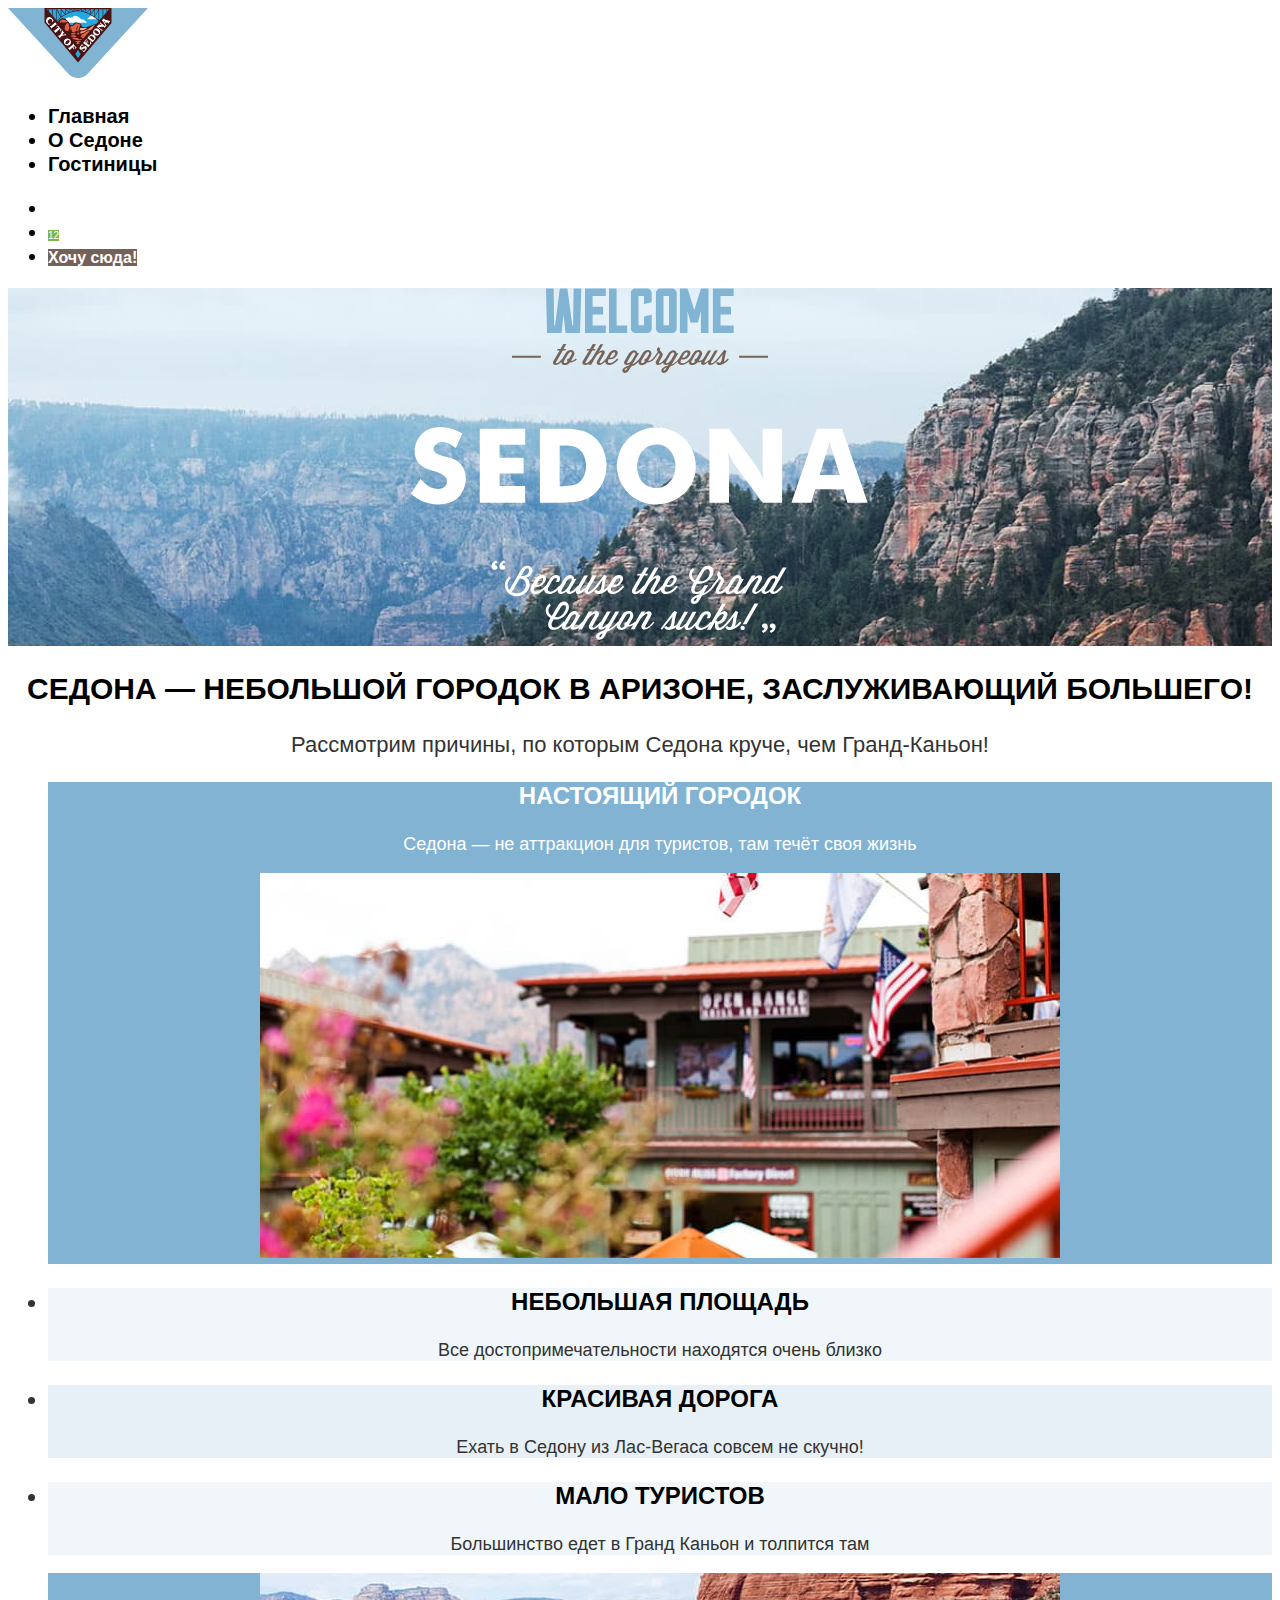
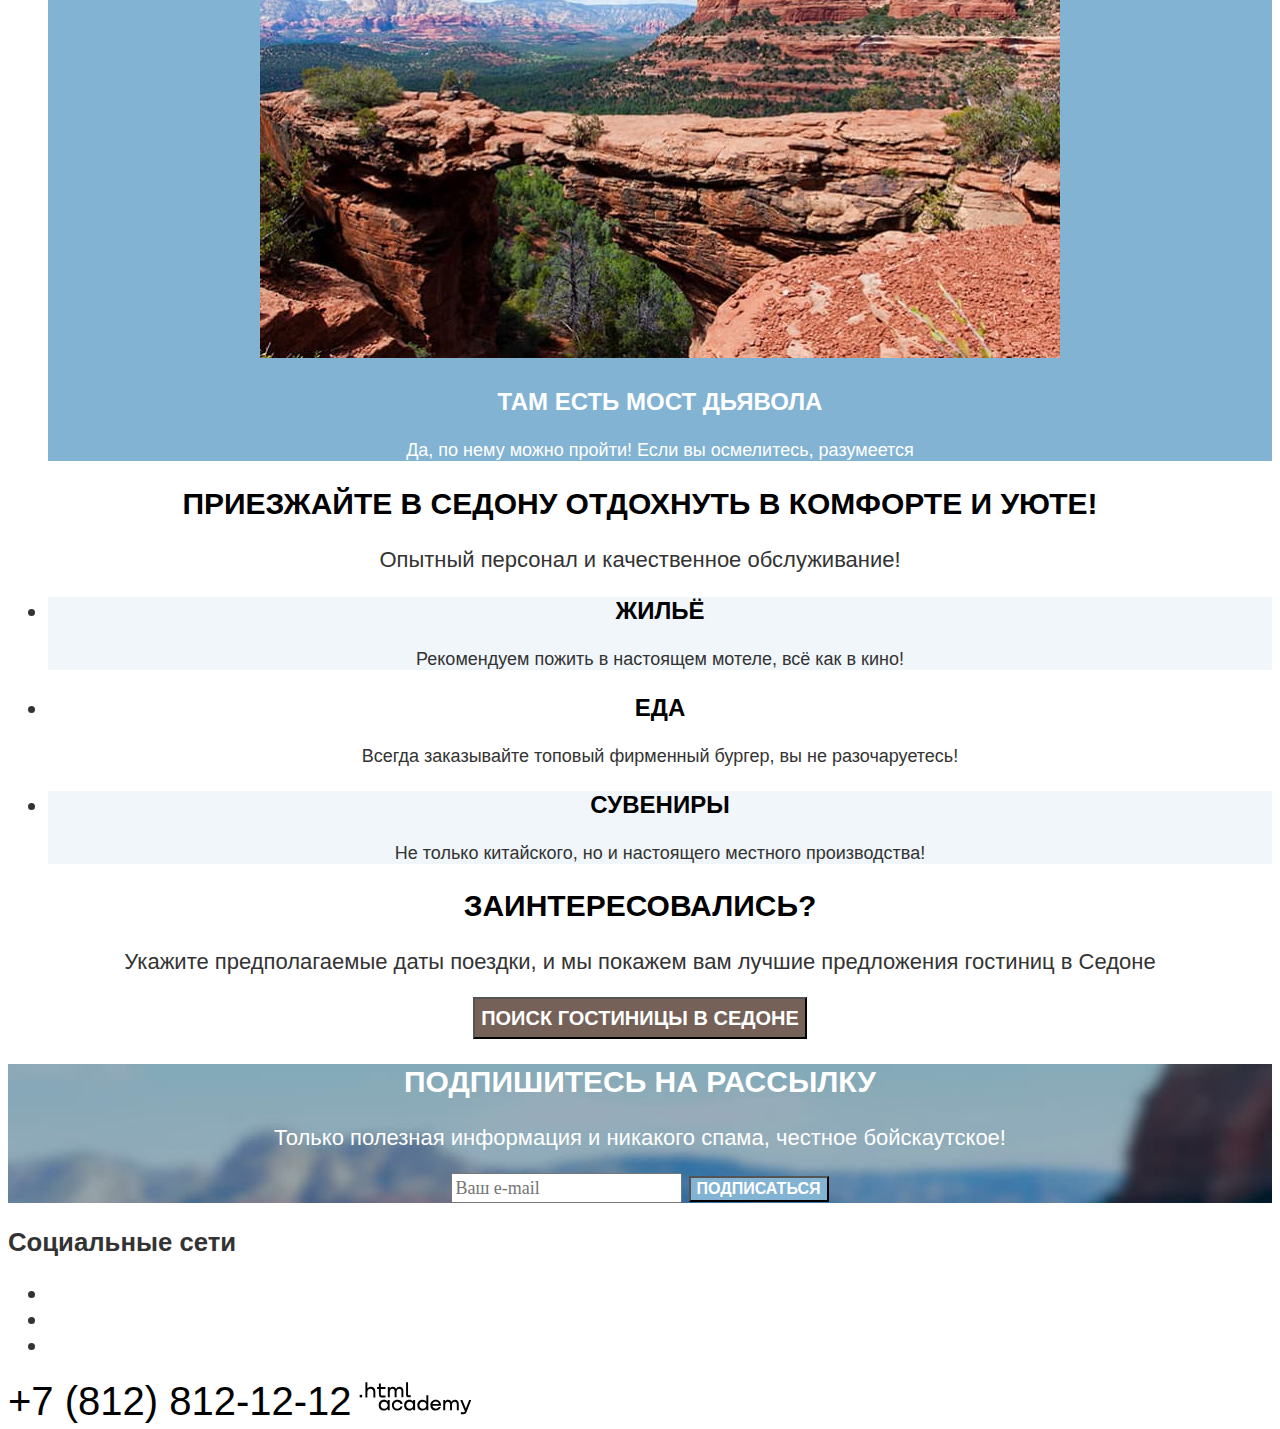
==== index.html @ 723c97a4 "Добавляет Изменение в стиль числа 12" ====
<!DOCTYPE html>
<html lang="ru">

  <head>
    <meta charset="utf-8">
    <title>HTML Academy: Седона</title>
    <link rel="stylesheet" href="styles/styles.css">
  </head>

  <body>
    <!--header-->
    <header class="page-header">
      <a class="header-logo-link" href="index.html">
        <img class="header-logo" src="images/logo_header.svg" width="140" height="70" alt="Логотип Седоны">
      </a>
      <nav class="navigation">
        <ul class="navigation-list">
          <li class="navigation-item">
            <a class="navigation-link navigation-link-current" href="index.html" aria-current="page">Главная</a>
          </li>
          <!--Что за ::marker. Он только в панели разработчик появляется? -->
          <li class="navigation-item">
            <a class="navigation-link" href="about.html">О Cедоне</a>
          </li>
          <li class="navigation-item">
            <a class="navigation-link" href="catalog.html">Гостиницы</a>
          </li>
        </ul>
      </nav>
      <nav class="navigation">
        <ul class="navigation-list navigation-user">
          <li class="navigation-user-item">
            <a class="navigation-link" href="#">
              <span class="visually-hidden" hidden>Поиск</span>
            </a>
          </li>
          <li class="navigation-user-item">
            <a class="navigation-link" href="#">
              <span class="visually-hidden" hidden>Отелей в избранном</span>
              <span class="count">12</span>
            </a>
          </li>
          <li class="navigation-user-item">
            <a class="navigation-button" href="#"> Хочу сюда!</a>
          </li>
        </ul>
      </nav>
    </header>

    <!--Основная часть страницы-->
    <main class="main-inner">
      <section class="slogan">
        <h1 class="visually-hidden" hidden>Город Седона</h1>
        <img class="slogan-image" src="images/welcome_to_sedona.svg" width="458" height="352" alt="Welcome to the gorgeous Sedona, because the Grand Canyon sucks!">
      </section>
      <section class="advantages">
        <h2 class="advantages-title">Седона — небольшой городок в Аризоне, заслуживающий большего!</h2>
        <p class="advantages-description">Рассмотрим причины, по которым Седона круче, чем Гранд-Каньон!</p>
        <ul class="advantages-list">
          <li class="advantages-item-blue">
            <div class ="advanages-column-text">
              <h3 class="advantages-item-blue-title">Настоящий городок</h3>
              <p class="advantages-item-description">Седона — не аттракцион для туристов, там течёт своя жизнь</p>
            </div>
            <img class="advantages-item-description" src="images/galery/homes_of_sedona.jpg" width="800" height="385" alt="Дома Седоны">
          </li>
          <li class="advantages-item">
              <h3 class="advantages-item-title">Небольшая площадь</h3>
              <p class="advantages-item-description">Все достопримечательности находятся очень близко</p>
          </li>
          <li class="advantagesm-item">
             <h3 class="advantages-item-title">Красивая дорога</h3>
              <p class="advantages-item-description">Ехать в Седону из Лас-Вегаса совсем не скучно!</p>
          </li>
          <li class="advantages-item">
              <h3 class="advantages-item-title">Мало туристов</h3>
              <p class="advantages-item-description">Большинство едет в Гранд Каньон и толпится там</p>
          </li>
          <li class="advantages-item-blue">
            <img class="advantages-item-description" src="images/galery/bridge_of_devil.jpg" width="800" height="385" alt="Мост Дьявола">
            <!--почему высота в макете Fill, откуда взяли 385. На самом изображении в макете лучше размеры смотреть или справа-->
              <h3 class="advantages-item-blue-title">Там есть мост дьявола</h3>
              <p class="advantages-item-description">Да, по нему можно пройти! Если вы осмелитесь, разумеется</p>
          </li>
        </ul>
      </section>
      <section class="services">
        <h2 class="services-title-general">Приезжайте в Седону отдохнуть в комфорте и уюте!</h2>
        <p class="services-description-general">Опытный персонал и качественное обслуживание!</p>
        <ul class="services-list">
          <li class="services-item">
            <h3 class="services-title">Жильё</h3>
            <p class="services-description">Рекомендуем пожить в настоящем мотеле, всё как в кино!</p>
          </li>
          <li class="services-item">
            <h3 class="services-title">Еда</h3>
            <p class="services-description">Всегда заказывайте топовый фирменный бургер, вы не разочаруетесь!</p>
          </li>
          <li class="services-item">
            <h3 class="services-title">Сувениры</h3>
            <p class="services-description">Не только китайского, но и настоящего местного производства!</p>
          </li>
        </ul>
      </section>
      <section class="booking">
        <h2 class="booking-title">Заинтересовались?</h2>
        <p class="booking-description">Укажите предполагаемые даты поездки, и мы покажем вам лучшие предложения гостиниц
          в Седоне</p>
        <button type="button">Поиск гостиницы в Седоне</button>
      </section>
      <!--Подписка-->
      <section class="subscription">
        <h2 class="subscription-title">Подпишитесь на рассылку</h2>
        <p class="subscription-description">Только полезная информация и никакого спама, честное бойскаутское!</p>
        <form class="subscription-form" action="https://echo.htmlacademy.ru/" method="post">
          <label class="vissually-hidden" for="subscription-email" hidden>Введите ваш e-mail</label>
          <input class="field-e-mail" type="email" name="subscription-email" placeholder="Ваш e-mail" id="subscription-email"
            required>
          <button class="button" type="submit">Подписаться</button>
        </form>
      </section>
    </main>

<!--footer-->
    <footer class="page-footer">
      <section class="footer-socials">
        <h3 class="visually-hidden">Социальные сети</h3>
        <ul class="social-links">
          <li>
            <a class="social-links" href="https://vk.com/htmlacademy" target="_blank" aria-label="Наша группа в VK"></a>
          </li>
          <li>
            <a class="social-links" href="https://t.me/htmlacademy" target="_blank" aria-label="Наш канал в
              Телеграмм"></a>
          </li>
          <li>
            <a class="social-links" href="https://www.youtube.com/@HTMLAcademyTV" target="_blank"
            aria-label="Наш канал на Ютуб"></a>
          </li>
        </ul>
        <a class=phone href="tel:+78128121212">+7 (812) 812-12-12</a>
        <a class="htmlacademy-link" href="https://htmlacademy.ru">
          <img src="images/logo_footer.svg" width="115" height="33" alt="Разработано htmlacademy">
        </a>
      </section>
    </footer>
  </body>

</html>
---- styles/styles.css ----
@font-face {
  font-family: "PT Sans";
  font-style: normal;
  font-weight: 400;
  src: url("../fonts/ptsans-400.woff2") format("woff2");
    font-display: swap;
}
@font-face {
  font-family: "PT Sans";
  font-style: normal;
  font-weight: 700;
  src: url("../fonts/ptsans-700.woff2") format("woff2");
  font-display: swap;
}

body {
  font-family: "PT Sans", sans-serif;
  font-size: 22px;
  line-height: 26px;
  font-style: normal;
  font-weight: 400;
  color: rgba(51, 51, 51, 1);
  background-color: rgba(255, 255, 255, 1);
}

.navigation {
  font-size: 20px;
  Line-height:24px;
  font-weight: 700;
  color: rgba(0, 0, 0, 1);
}

.navigation-button {
  font-size: 16px;
  Line-height:20px;
  font-weight: 700;
  color: rgba(255, 255, 255, 1);
  text-decoration: none;
  background-color: rgba(117, 97, 87, 1);
}

.navigation-link {
  font-size: 20px;
  Line-height:24px;
  font-weight: 700;
  color: rgba(0, 0, 0, 1);
  text-decoration: none;
}

.main-inner {
  background-size: cover; /*есть мысль, что это лишнее*/
  /*color: rgba(51, 51, 51, 1);*/
  background-color: rgba(255, 255, 255, 1);
  text-align: center;
}

.count {
font-size: 10px;
font-weight: 400;
line-height: 10px;
background-color:rgba(125, 181, 79, 1);
color:rgba(255, 255, 255, 1);
}


.slogan {
  color: rgba(0, 0, 0, 1);
  background-color: rgba(131, 179, 211, 0.4);
  background-image: url("../images/mountains_background.jpg");  /*не пойму почему пропала нижняя часть изображения*/
  background-size: cover;
  background-repeat:no-repeat;
}

.advantages-title, .services-title-general, .booking-title, .search-hotels-titles {
  font-size: 30px;
  Line-height:36px;
  font-weight: 700;
  text-transform:uppercase;
  color: rgba(0, 0, 0, 1);
}

.advantages-item {
  background-color: rgba(131, 179, 211, 0.12);
}
.advantagesm-item {
  background-color: rgba(131, 179, 211, 0.2);
}

.advantages-item-blue {
  background-color:rgba(130, 179, 211, 1);
  color:rgba(255, 255, 255, 1);
}

.advantages-item-blue-title{
  font-size: 24px;
  Line-height: 28px;
  font-weight: 700;
  color: rgba(255, 255, 255, 1);
  text-transform:uppercase;
}

.advantages-item-title, .services-title {
  font-size: 24px;
  Line-height: 28px;
  font-weight: 700;
  text-align: center;
  text-transform:uppercase;
  color: rgba(0, 0, 0, 1);
}

.advantages-item-description, .services-description, .hotel-card-group, .hotel-card-price {
  font-size: 18px;
  Line-height: 21px;
  font-weight: 400;
  text-align: center;
}

.services-item:first-child, .services-item:last-child {
  background-color: rgba(131, 179, 211, 0.12);
}

.subscription {
  background-color: rgba(131, 179, 211, 1);
  color:rgba(255, 255, 255, 1);
  background-image: url("../images/background_subscription.jpg"); /*не пойму почему пропала нижняя часть изображения*/
  background-size: cover;
  background-repeat:no-repeat;
}

.subscription-title {
  font-size: 30px;
  font-weight: 700;
  line-height: 36px;
  color:rgba(255, 255, 255, 1);
  text-transform:uppercase;
}

.inner{
  background-color: rgba(131, 179, 211, 1);
  color:rgba(255, 255, 255, 1);
  background-image: url("../images/mountains_background_page_2.jpg"); /*не пойму почему пропала нижняя часть изображения*/
  background-size: cover;
  background-repeat:no-repeat;
}

.catalog-filters-group {
  font-size: 20px;
  Line-height:24px;
  font-weight: 700;
  color: rgba(255, 255, 255, 1);
}

button {
  background-color: rgba(117, 97, 87, 1);
  color:rgba(255, 255, 255, 1);
  font-size: 20px;
  line-height: 36px;
  font-weight: 700;
  text-transform:uppercase;
}

.button {
  background-color:rgba(130, 179, 211, 1);
  color:rgba(255, 255, 255, 1);
  font-size: 20px;
  line-height: 36px;
  font-weight: 400;
}

.field-e-mail{
  font-family: PT Sans;
  font-size: 18px;
  font-weight: 400;
  line-height: 24px;
  color:rgba(255, 255, 255, 1);
}

.phone {
font-size: 40px;
line-height: 40px;
font-weight: 400;
color: rgba(0, 0, 0, 1);
text-decoration: none;
}

.inner-header-title {
  font-size: 60px;
  line-height: 78px;
  font-weight: 700;
}

.breadcrumbs-item{
  font-size: 16px;
  line-height: 21px;
  font-weight: 400;
  color:rgba(255, 255, 255, 1);
  text-decoration: none;
  text-align: left;
}

.control-input {
  font-size: 18px;
  line-height: 23px;
  font-weight: 400;
}

.field {
font-size: 18px;
line-height: 24px;
font-weight: 700;
}

form .button  {
font-size: 16px;
line-height: 20px;
font-weight: 700;
}

form .button-reset  {
  font-size: 16px;
  line-height: 20px;
  font-weight: 700;
  background-color:rgba(130, 179, 211, 0); /*не придумала как по-другому убрать фон кнопки, но появился вопрос - как убрать тень*/
  }

.select-control {
  font-size: 18px;
  line-height: 21px;
}

.hotel-card-title {
  font-size: 24px;
  line-height: 28px;
  font-weight: 700;
  color: rgba(0, 0, 0, 1);
  text-decoration: none;
  }

.hotel-card-link {
font-size: 24px;
line-height: 28px;
font-weight: 700;
color: rgba(0, 0, 0, 1);
text-decoration: none;
}

.show-more {
font-size: 16px;
font-weight: 700;
line-height: 20px;
color: rgba(255, 255, 255, 1);
text-decoration: none;
background-color:rgba(117, 97, 87, 1);
}

.favotite {
font-size: 16px;
font-weight: 700;
line-height: 20px;
color: rgba(255, 255, 255, 1);
background-color: rgba(130, 179, 211, 1);
}

.favotite-added {
  font-size: 16px;
font-weight: 700;
line-height: 20px;
color: rgba(255, 255, 255, 1);
background-color: rgba(125, 181, 79, 1);
}

.reputation-result {
font-size: 16px;
font-weight: 400;
line-height: 20px;

}

.pagination-link {
  background-color:rgba(130, 179, 211, 1);
    color: rgba(255, 255, 255, 1);
  text-decoration: none;
}

.pagination-current {
  background-color:rgba(0, 0, 0, 0.2);
  color: rgba(0, 0, 0, 1);

}

.pagination-link-points {
  background-color: rgba(255, 255, 255, 1);
  color: rgba(0, 0, 0, 1);
  text-decoration: none;
}

.subscription-catalog-title {
  font-size: 30px;
  font-weight: 700;
  line-height: 36px;
  color:rgba(0, 0, 0, 1);
  background-color: rgba(255, 255, 255, 1);
  text-transform:uppercase;
}
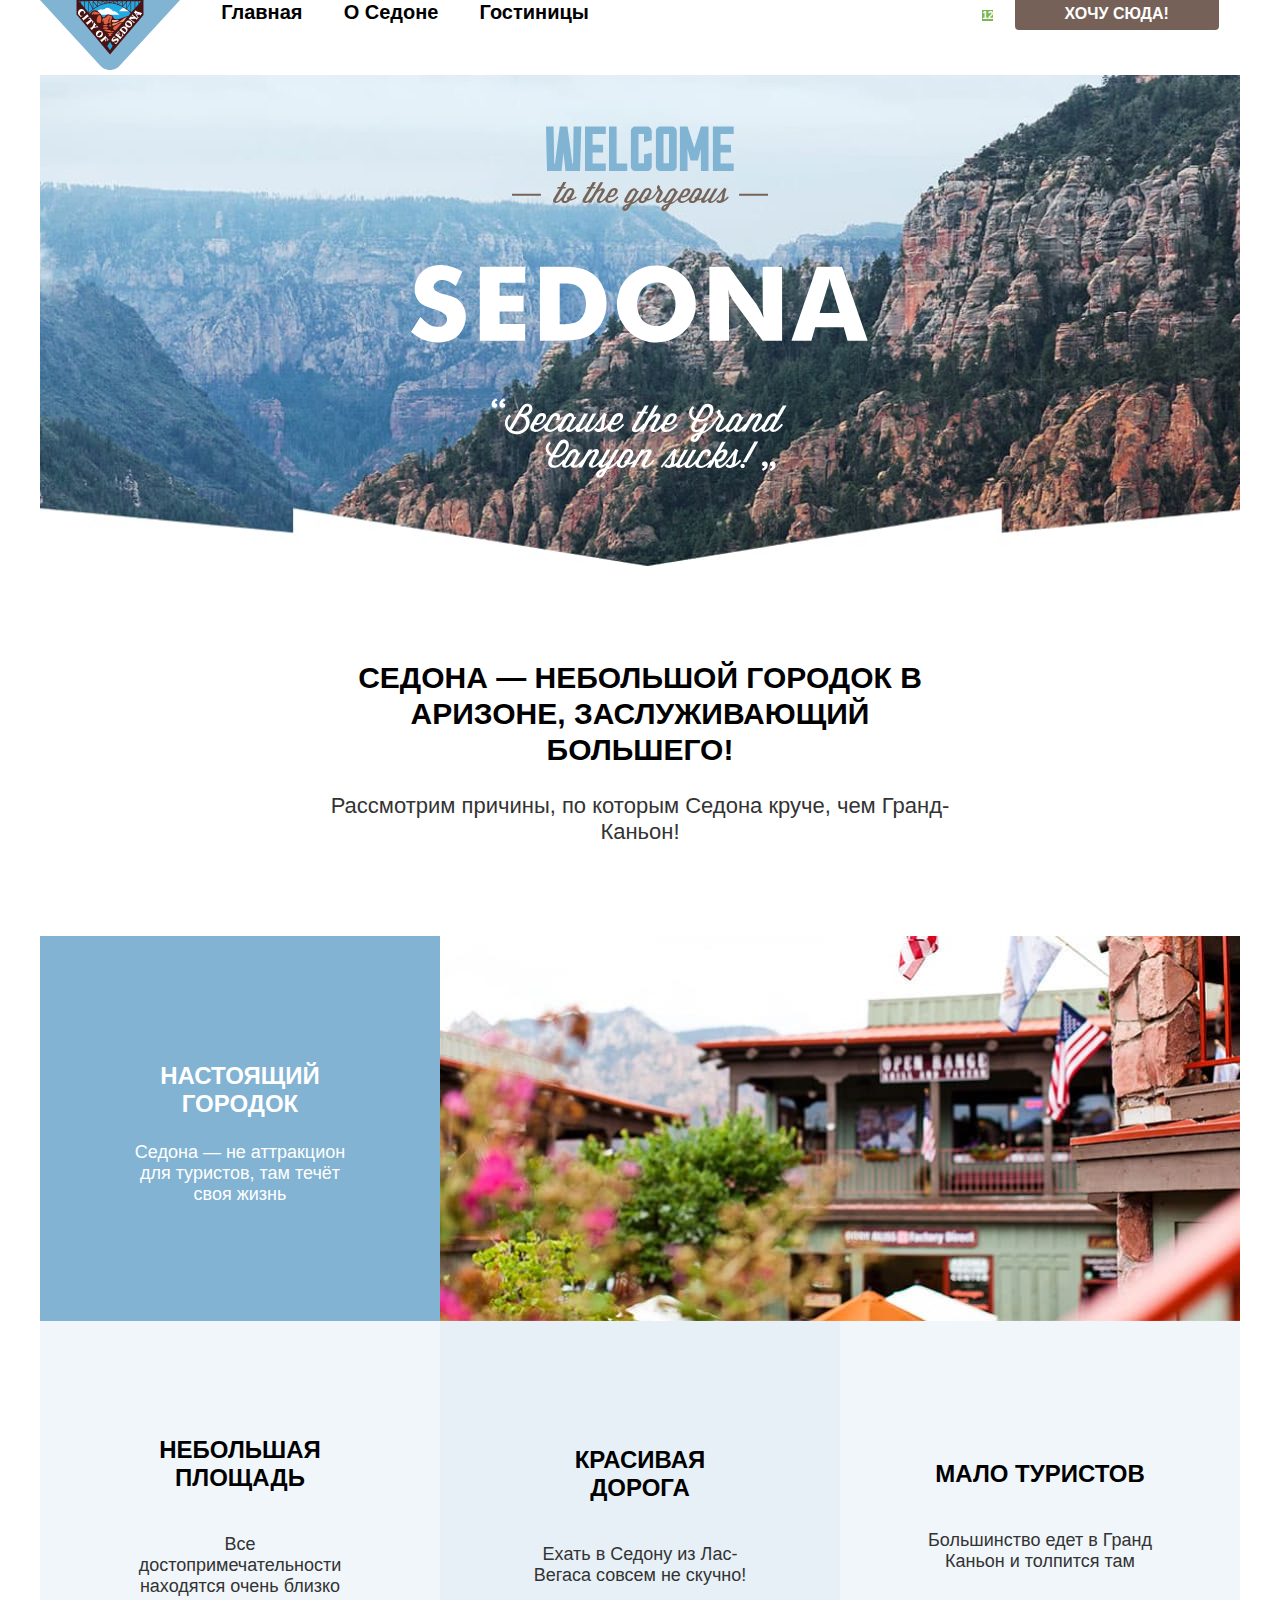
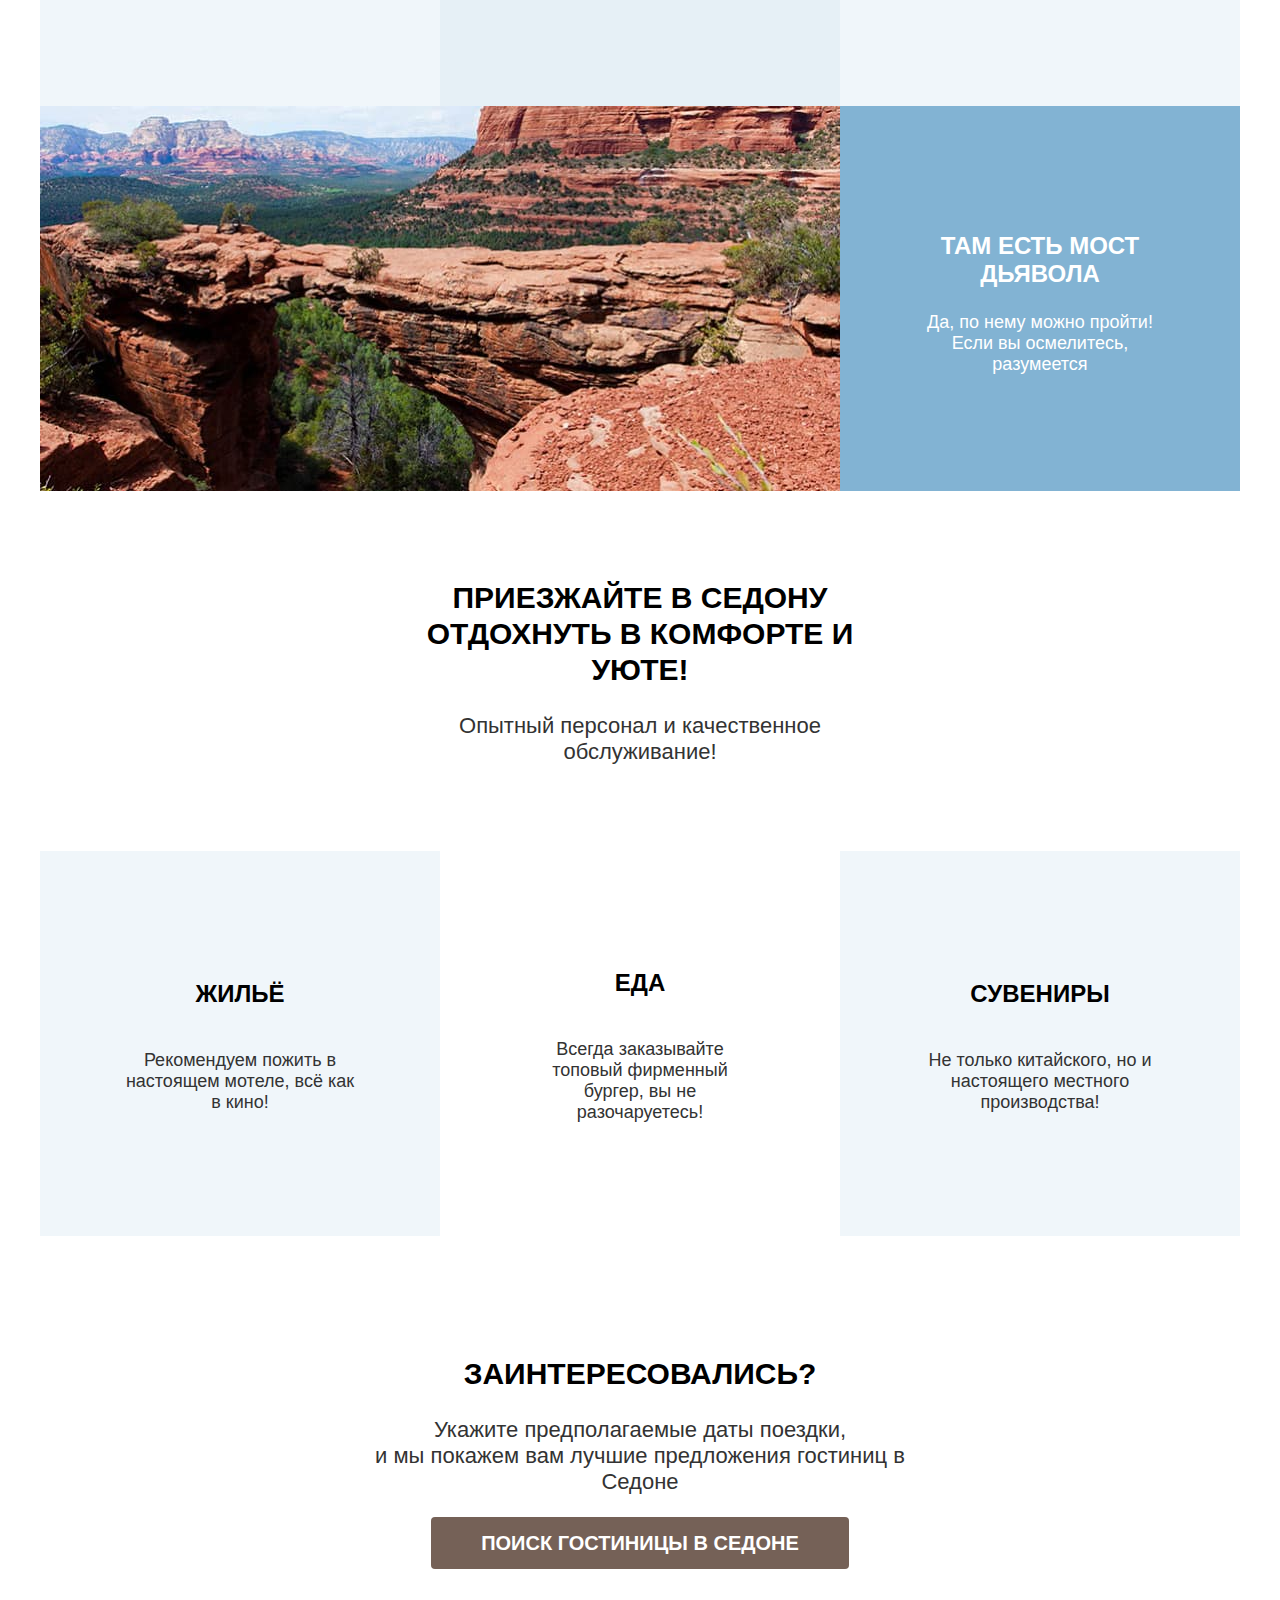
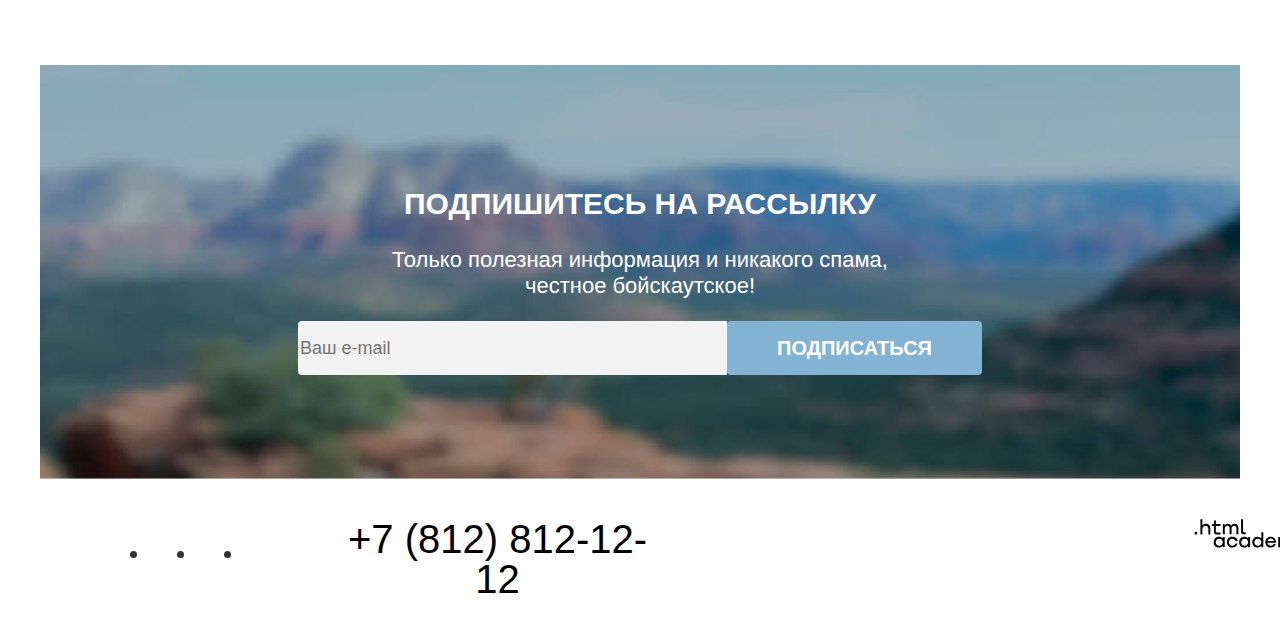
==== commit e4e66152: "Добавляет сетки страниц и кр блоков на флексах" ====
--- a/index.html
+++ b/index.html
@@ -8,134 +8,141 @@
   </head>
 
   <body>
-    <!--header-->
-    <header class="page-header">
-      <a class="header-logo-link" href="index.html">
-        <img class="header-logo" src="images/logo_header.svg" width="140" height="70" alt="Логотип Седоны">
-      </a>
-      <nav class="navigation">
-        <ul class="navigation-list">
-          <li class="navigation-item">
-            <a class="navigation-link navigation-link-current" href="index.html" aria-current="page">Главная</a>
-          </li>
-          <!--Что за ::marker. Он только в панели разработчик появляется? -->
-          <li class="navigation-item">
-            <a class="navigation-link" href="about.html">О Cедоне</a>
-          </li>
-          <li class="navigation-item">
-            <a class="navigation-link" href="catalog.html">Гостиницы</a>
-          </li>
-        </ul>
-      </nav>
-      <nav class="navigation">
-        <ul class="navigation-list navigation-user">
-          <li class="navigation-user-item">
-            <a class="navigation-link" href="#">
-              <span class="visually-hidden" hidden>Поиск</span>
+    <div class="container">
+      <!--header-->
+      <header class="page-header">
+        <nav class="navigation">
+            <a class="header-logo-link" href="index.html">
+              <img class="header-logo" src="images/logo_header.svg" width="140" height="70" alt="Логотип Седоны">
             </a>
-          </li>
-          <li class="navigation-user-item">
-            <a class="navigation-link" href="#">
-              <span class="visually-hidden" hidden>Отелей в избранном</span>
-              <span class="count">12</span>
-            </a>
-          </li>
-          <li class="navigation-user-item">
-            <a class="navigation-button" href="#"> Хочу сюда!</a>
-          </li>
-        </ul>
-      </nav>
-    </header>
+            <ul class="navigation-list">
+              <li class="navigation-item">
+                <a class="navigation-link navigation-link-current" href="index.html" aria-current="page">Главная</a>
+              </li>
+                <!--Что за ::marker. Он только в панели разработчик появляется? -->
+              <li class="navigation-item">
+                <a class="navigation-link" href="about.html">О Cедоне</a>
+              </li>
+              <li class="navigation-item">
+                <a class="navigation-link" href="catalog.html">Гостиницы</a>
+              </li>
+            </ul>
+            <ul class="navigation-list navigation-user">
+              <li class="navigation-user-item">
+                <a class="navigation-link" href="#">
+                  <span class="visually-hidden" hidden>Поиск</span>
+                </a>
+              </li>
+              <li class="navigation-user-item">
+                <a class="navigation-link" href="#">
+                  <span class="visually-hidden" hidden>Отелей в избранном</span>
+                  <span class="count">12</span>
+                </a>
+              </li>
+              <li class="navigation-user-item">
+                <a class="navigation-button" href="#"> Хочу сюда!</a>
+              </li>
+            </ul>
+        </nav>
+      </header>
 
-    <!--Основная часть страницы-->
-    <main class="main-inner">
-      <section class="slogan">
-        <h1 class="visually-hidden" hidden>Город Седона</h1>
-        <img class="slogan-image" src="images/welcome_to_sedona.svg" width="458" height="352" alt="Welcome to the gorgeous Sedona, because the Grand Canyon sucks!">
-      </section>
-      <section class="advantages">
-        <h2 class="advantages-title">Седона — небольшой городок в Аризоне, заслуживающий большего!</h2>
-        <p class="advantages-description">Рассмотрим причины, по которым Седона круче, чем Гранд-Каньон!</p>
-        <ul class="advantages-list">
-          <li class="advantages-item-blue">
-            <div class ="advanages-column-text">
-              <h3 class="advantages-item-blue-title">Настоящий городок</h3>
-              <p class="advantages-item-description">Седона — не аттракцион для туристов, там течёт своя жизнь</p>
+      <!--Основная часть страницы-->
+      <main class="main-inner main-container">
+        <div class="page-container">
+          <section class="slogan">
+            <h1 class="visually-hidden" hidden>Город Седона</h1>
+            <img class="slogan-image" src="images/welcome_to_sedona.svg" width="458" height="352" alt="Welcome to the gorgeous Sedona, because the Grand Canyon sucks!">
+          </section>
+          <section class="advantages">
+            <div class="advantages-general">
+      <!--у меня не слишком много <div>-->
+              <h2 class="advantages-title">Седона — небольшой городок в Аризоне, заслуживающий большего!</h2>
+              <p class="advantages-description">Рассмотрим причины, по которым Седона круче, чем Гранд-Каньон!</p>
             </div>
-            <img class="advantages-item-description" src="images/galery/homes_of_sedona.jpg" width="800" height="385" alt="Дома Седоны">
-          </li>
-          <li class="advantages-item">
-              <h3 class="advantages-item-title">Небольшая площадь</h3>
-              <p class="advantages-item-description">Все достопримечательности находятся очень близко</p>
-          </li>
-          <li class="advantagesm-item">
-             <h3 class="advantages-item-title">Красивая дорога</h3>
-              <p class="advantages-item-description">Ехать в Седону из Лас-Вегаса совсем не скучно!</p>
-          </li>
-          <li class="advantages-item">
-              <h3 class="advantages-item-title">Мало туристов</h3>
-              <p class="advantages-item-description">Большинство едет в Гранд Каньон и толпится там</p>
-          </li>
-          <li class="advantages-item-blue">
-            <img class="advantages-item-description" src="images/galery/bridge_of_devil.jpg" width="800" height="385" alt="Мост Дьявола">
-            <!--почему высота в макете Fill, откуда взяли 385. На самом изображении в макете лучше размеры смотреть или справа-->
-              <h3 class="advantages-item-blue-title">Там есть мост дьявола</h3>
-              <p class="advantages-item-description">Да, по нему можно пройти! Если вы осмелитесь, разумеется</p>
-          </li>
-        </ul>
-      </section>
-      <section class="services">
-        <h2 class="services-title-general">Приезжайте в Седону отдохнуть в комфорте и уюте!</h2>
-        <p class="services-description-general">Опытный персонал и качественное обслуживание!</p>
-        <ul class="services-list">
-          <li class="services-item">
-            <h3 class="services-title">Жильё</h3>
-            <p class="services-description">Рекомендуем пожить в настоящем мотеле, всё как в кино!</p>
-          </li>
-          <li class="services-item">
-            <h3 class="services-title">Еда</h3>
-            <p class="services-description">Всегда заказывайте топовый фирменный бургер, вы не разочаруетесь!</p>
-          </li>
-          <li class="services-item">
-            <h3 class="services-title">Сувениры</h3>
-            <p class="services-description">Не только китайского, но и настоящего местного производства!</p>
-          </li>
-        </ul>
-      </section>
-      <section class="booking">
-        <h2 class="booking-title">Заинтересовались?</h2>
-        <p class="booking-description">Укажите предполагаемые даты поездки, -и мы покажем вам лучшие предложения гостиниц
-          в Седоне</p>
-        <button type="button">Поиск гостиницы в Седоне</button>
-      </section>
-      <!--Подписка-->
-      <section class="subscription">
-        <h2 class="subscription-title">Подпишитесь на рассылку</h2>
-        <p class="subscription-description">Только полезная информация и никакого спама, честное бойскаутское!</p>
-        <form class="subscription-form" action="https://echo.htmlacademy.ru/" method="post">
-          <label class="vissually-hidden" for="subscription-email" hidden>Введите ваш e-mail</label>
-          <input class="field-e-mail" type="email" name="subscription-email" placeholder="Ваш e-mail" id="subscription-email"
-            required>
-          <button class="button" type="submit">Подписаться</button>
-        </form>
-      </section>
-    </main>
+            <ul class="advantages-list">
+              <li class="advantages-item-blue">
+                <div class ="advanages-column-text">
+                  <h3 class="advantages-item-blue-title">Настоящий городок</h3>
+                  <p class="advantages-item-description">Седона — не аттракцион для туристов, там течёт своя жизнь</p>
+                </div>
+                <img class="advantages-item-description-image" src="images/galery/homes_of_sedona.jpg" width="800" height="385" alt="Дома Седоны">
+              </li>
+              <li class="advantages-item">
+                  <h3 class="advantages-item-title">Небольшая площадь</h3>
+                  <p class="advantages-item-description">Все достопримечательности находятся очень близко</p>
+              </li>
+              <li class="advantagesm-item">
+                <h3 class="advantages-item-title">Красивая дорога</h3>
+                  <p class="advantages-item-description">Ехать в Седону из Лас-Вегаса совсем не скучно!</p>
+              </li>
+              <li class="advantages-item">
+                  <h3 class="advantages-item-title">Мало туристов</h3>
+                  <p class="advantages-item-description">Большинство едет в Гранд Каньон и толпится там</p>
+              </li>
+              <li class="advantages-item-blue">
+                <img class="advantages-item-description-image" src="images/galery/bridge_of_devil.jpg" width="800" height="385" alt="Мост Дьявола">
+                <div class ="advanages-column-text">
+                  <h3 class="advantages-item-blue-title">Там есть мост дьявола</h3>
+                  <p class="advantages-item-description">Да, по нему можно пройти! Если вы осмелитесь, разумеется</p>
+                </div>
+              </li>
+            </ul>
+          </section>
+          <section class="services">
+            <div class="services-general">
+              <h2 class="services-title-general">Приезжайте в Седону отдохнуть в комфорте и уюте!</h2>
+              <p class="services-description-general">Опытный персонал и качественное обслуживание!</p>
+            </div>
+            <ul class="services-list">
+              <li class="services-item-1">
+                <h3 class="services-title">Жильё</h3>
+                <p class="services-description">Рекомендуем пожить в настоящем мотеле, всё как в кино!</p>
+              </li>
+              <li class="services-item-2">
+                <h3 class="services-title">Еда</h3>
+                <p class="services-description">Всегда заказывайте топовый фирменный бургер, вы не разочаруетесь!</p>
+              </li>
+              <li class="services-item-1">
+                <h3 class="services-title">Сувениры</h3>
+                <p class="services-description">Не только китайского, но и настоящего местного производства!</p>
+              </li>
+            </ul>
+          </section>
+          <!--Поиск гостиницы -->
+          <section class="booking">
+            <h2 class="booking-title">Заинтересовались?</h2>
+            <p class="booking-description">Укажите предполагаемые даты поездки, <br>и мы покажем вам лучшие предложения гостиниц
+              в Седоне</p>
+            <button type="button">Поиск гостиницы в Седоне</button>
+          </section>
+          <!--Подписка-->
+          <section class="subscription">
+            <h2 class="subscription-title">Подпишитесь на рассылку</h2>
+            <p class="subscription-description">Только полезная информация и никакого спама, <br>честное бойскаутское!</p>
+            <form class="subscription-form" action="https://echo.htmlacademy.ru/" method="post">
+              <label class="vissually-hidden" for="subscription-email" hidden>Введите ваш e-mail</label>
+              <input class="field-e-mail" type="email" name="subscription-email" placeholder="Ваш e-mail" id="subscription-email"
+                required>
+              <button class="button" type="submit">Подписаться</button>
+            </form>
+          </section>
+        </div>
+      </main>
 
-<!--footer-->
-    <footer class="page-footer">
-      <section class="footer-socials">
-        <h3 class="visually-hidden">Социальные сети</h3>
+  <!--footer-->
+  <footer class="page-footer">
+    <section class="footer-socials">
+        <h3 class="visually-hidden" >Социальные сети</h3>
         <ul class="social-links">
           <li>
-            <a class="social-links" href="https://vk.com/htmlacademy" target="_blank" aria-label="Наша группа в VK"></a>
+            <a class="social-links-icon" href="https://vk.com/htmlacademy" target="_blank" aria-label="Наша группа в VK"></a>
           </li>
           <li>
-            <a class="social-links" href="https://t.me/htmlacademy" target="_blank" aria-label="Наш канал в
+            <a class="social-links-icon" href="https://t.me/htmlacademy" target="_blank" aria-label="Наш канал в
               Телеграмм"></a>
           </li>
           <li>
-            <a class="social-links" href="https://www.youtube.com/@HTMLAcademyTV" target="_blank"
+            <a class="social-links-icon" href="https://www.youtube.com/@HTMLAcademyTV" target="_blank"
             aria-label="Наш канал на Ютуб"></a>
           </li>
         </ul>
@@ -143,8 +150,9 @@
         <a class="htmlacademy-link" href="https://htmlacademy.ru">
           <img src="images/logo_footer.svg" width="115" height="33" alt="Разработано htmlacademy">
         </a>
-      </section>
-    </footer>
+    </section>
+  </footer>
+    </div>
   </body>
 
 </html>
--- a/styles/styles.css
+++ b/styles/styles.css
@@ -13,90 +13,210 @@
   font-display: swap;
 }
 
+html {
+  height: 100%;
+}
+
 body {
+  margin: 0;
+  display: flex;
+  flex-direction:column;
+  min-height:100%;
   font-family: "PT Sans", sans-serif;
   font-size: 22px;
   line-height: 26px;
   font-style: normal;
   font-weight: 400;
-  color: rgba(51, 51, 51, 1);
-  background-color: rgba(255, 255, 255, 1);
-}
+  color: #333333;
+  background-color: #FFFFFF;
+  padding: 0 40px;
+  text-align: center;
+}
+
+.container {
+  margin: 0 auto;
+  display: flex;
+  width: 1200px;
+  flex-direction:column;
+  margin: 0 auto;
+}
+
+*::before, *::after {
+  box-sizing: border-box;
+}
+
+button {
+  font-family:inherit;
+  background-color: #756157;
+  color:#FFFFFF;
+  font-size: 20px;
+  line-height: 36px;
+  font-weight: 700;
+  text-transform:uppercase;
+  padding: 8px 50px 8px 50px;
+  border-radius: 4px;
+  border-width: 0px;
+}
+
+.button {
+  font-family:inherit;
+  background-color:#82B3D3;
+  color:#FFFFFF;
+  font-size: 20px;
+  line-height: 36px;
+  padding: 8px 50px 8px 50px;
+  border-width: 0px;
+}
+
+
 
 .navigation {
+  display: flex;
+  width: 1200px;
   font-size: 20px;
   Line-height:24px;
   font-weight: 700;
-  color: rgba(0, 0, 0, 1);
+  color: #000000;
+  margin: 0 auto;
+}
+
+.navigation-list {
+  width: 450px;
+  margin: 0;
+  padding:0;
+  display: flex;
+  flex-direction: row;
+  justify-content: space-evenly;
+  list-style: none;
+}
+
+.navigation-user {
+  max-width: 300px;
+  margin-left: auto;
 }
 
 .navigation-button {
   font-size: 16px;
   Line-height:20px;
   font-weight: 700;
-  color: rgba(255, 255, 255, 1);
+  color: #FFFFFF;
+  text-transform:uppercase;
   text-decoration: none;
-  background-color: rgba(117, 97, 87, 1);
+  background-color: #756157;
+  padding: 8px 50px 8px 50px;
+  border-radius: 4px;
 }
 
 .navigation-link {
   font-size: 20px;
   Line-height:24px;
   font-weight: 700;
-  color: rgba(0, 0, 0, 1);
+  text-align: center;
+  color: #000000;
   text-decoration: none;
+}
+
+.main-container {
+  flex-grow: 1;
 }
 
 .main-inner {
   background-size: cover; /*есть мысль, что это лишнее*/
-  /*color: rgba(51, 51, 51, 1);*/
-  background-color: rgba(255, 255, 255, 1);
+  /*color: #333333;*/
+  background-color: #FFFFFF;
   text-align: center;
+}
+
+.page-container {
+  width: 1200px;
+  margin: 0 auto;
 }
 
 .count {
 font-size: 10px;
-font-weight: 400;
 line-height: 10px;
-background-color:rgba(125, 181, 79, 1);
-color:rgba(255, 255, 255, 1);
-}
-
+background-color:#7DB54F;
+color:#FFFFFF;
+}
 
 .slogan {
-  color: rgba(0, 0, 0, 1);
-  background-color: rgba(131, 179, 211, 0.4);
+  color: #000000;
+  background-color: #82a9c4;
   background-image: url("../images/mountains_background.jpg");  /*не пойму почему пропала нижняя часть изображения*/
   background-size: cover;
   background-repeat:no-repeat;
 }
 
+.slogan-image {
+  padding: 51px 371px 82px;
+}
+
+.advantages-general {
+  padding: 69px 274px;
+}
+
 .advantages-title, .services-title-general, .booking-title, .search-hotels-titles {
   font-size: 30px;
   Line-height:36px;
   font-weight: 700;
   text-transform:uppercase;
-  color: rgba(0, 0, 0, 1);
+  color: #000000;
+}
+
+.advantages-list {
+  margin: 0;
+  padding: 0;
+  display: flex;
+  justify-content: space-between;
+  flex-wrap:wrap;
 }
 
 .advantages-item {
   background-color: rgba(131, 179, 211, 0.12);
+  Width: 400px;
+  Height: 385px;
+  display: flex;
+  flex-direction: column;
+  justify-content: center;
+  padding-left: 85px;
+  padding-right: 85px;
+  box-sizing:border-box;
 }
 .advantagesm-item {
   background-color: rgba(131, 179, 211, 0.2);
+  Width: 400px;
+  Height: 385px;
+  display: flex;
+  flex-direction: column;
+  justify-content: center;
+  padding-left: 85px;
+  padding-right: 85px;
+  box-sizing:border-box;
 }
 
 .advantages-item-blue {
-  background-color:rgba(130, 179, 211, 1);
-  color:rgba(255, 255, 255, 1);
+  text-align: center;
+  background-color:#82B3D3;
+  color:#FFFFFF;
+  Width: 1200px;
+  display: flex;
+  justify-content: space-between;
+}
+
+.advanages-column-text {  /*по центру почему то название, не весь текст, но если метку изменить на метку заголовка, то выравнивание будет точнее. Почему?*/
+  Width: 400px;            /*Посмотрела лайф, убрала flex и текст выровнялся. Но причины все равно не пойму*/
+  padding-left: 85px;
+  padding-right: 85px;
+  box-sizing: border-box;
 }
 
 .advantages-item-blue-title{
   font-size: 24px;
   Line-height: 28px;
   font-weight: 700;
-  color: rgba(255, 255, 255, 1);
+  color: #FFFFFF;
   text-transform:uppercase;
+  padding-top: 102px; /*не уверена*/
 }
 
 .advantages-item-title, .services-title {
@@ -105,82 +225,118 @@
   font-weight: 700;
   text-align: center;
   text-transform:uppercase;
-  color: rgba(0, 0, 0, 1);
+  color: #000000;
 }
 
 .advantages-item-description, .services-description, .hotel-card-group, .hotel-card-price {
   font-size: 18px;
   Line-height: 21px;
-  font-weight: 400;
   text-align: center;
 }
 
-.services-item:first-child, .services-item:last-child {
+.advantages-item-description-image {
+  height: 100%;
+  width: 800px;
+  object-fit: cover;
+}
+
+.services-general {
+  padding: 64px 355px;
+}
+
+.services-list {
+  margin: 0;
+  padding: 0;
+  display: flex;
+  justify-content: space-between;
+}
+
+.services-item-2 {
+  background-color :#FFFFFF;
+  width: 400px;
+  Height: 385px;
+  display: flex;
+  flex-direction: column;
+  justify-content: center;
+  padding-left: 85px;
+  padding-right: 85px;
+  box-sizing:border-box;
+}
+
+.services-item-1 {
   background-color: rgba(131, 179, 211, 0.12);
+  width: 400px;
+  Height: 385px;
+  display: flex;
+  flex-direction: column;
+  justify-content: center;
+  padding-left: 85px;
+  padding-right: 85px;
+  box-sizing:border-box;
+}
+
+.booking {
+  padding: 96px 304px;  /*Перенос слов не в том месте. нужно после запятой*/
 }
 
 .subscription {
-  background-color: rgba(131, 179, 211, 1);
-  color:rgba(255, 255, 255, 1);
-  background-image: url("../images/background_subscription.jpg"); /*не пойму почему пропала нижняя часть изображения*/
+  background-color: #83b3d3;
+  color:#FFFFFF;
+  background-image: url("../images/background_subscription.jpg");
   background-size: cover;
   background-repeat:no-repeat;
+  padding: 96px 258px 104px;
 }
 
 .subscription-title {
   font-size: 30px;
   font-weight: 700;
   line-height: 36px;
-  color:rgba(255, 255, 255, 1);
+  color:#FFFFFF;
   text-transform:uppercase;
 }
 
 .inner{
-  background-color: rgba(131, 179, 211, 1);
-  color:rgba(255, 255, 255, 1);
+  background-color: #83b3d3;
+  color:#FFFFFF;
   background-image: url("../images/mountains_background_page_2.jpg"); /*не пойму почему пропала нижняя часть изображения*/
   background-size: cover;
   background-repeat:no-repeat;
+
 }
 
 .catalog-filters-group {
   font-size: 20px;
   Line-height:24px;
   font-weight: 700;
-  color: rgba(255, 255, 255, 1);
-}
-
-button {
-  background-color: rgba(117, 97, 87, 1);
-  color:rgba(255, 255, 255, 1);
-  font-size: 20px;
-  line-height: 36px;
-  font-weight: 700;
-  text-transform:uppercase;
-}
-
-.button {
-  background-color:rgba(130, 179, 211, 1);
-  color:rgba(255, 255, 255, 1);
-  font-size: 20px;
-  line-height: 36px;
-  font-weight: 400;
+  color: #FFFFFF;
+  Width: 150px;
+  margin: 0 auto;
+}
+
+.price {
+  Width: 288px;
 }
 
 .field-e-mail{
-  font-family: PT Sans;
+  display: flex;
+  font-family: inherit;
   font-size: 18px;
-  font-weight: 400;
   line-height: 24px;
-  color:rgba(255, 255, 255, 1);
-}
-
-.phone {
-font-size: 40px;
-line-height: 40px;
-font-weight: 400;
-color: rgba(0, 0, 0, 1);
-text-decoration: none;
+  color:#FFFFFF;
+  background-color: #F2F2F2;
+  width: 452px;
+height: 52px;
+gap: 260px;
+border-radius: 4px 0px 0px 4px;
+border-width: 0px;
+}
+
+.inner-header {
+  padding-top: 35px;
+  padding-left: 70px;
+  padding-right: 70px;
+  margin: 0px;
 }
 
 .inner-header-title {
@@ -189,50 +345,129 @@
   font-weight: 700;
 }
 
-.breadcrumbs-item{
+.breadcrumbs {
+  display: flex;
+  flex-direction: row;
+  padding-top: 6px;
+  padding-left: 70px;
+  margin: 0 auto;
+}
+
+.breadcrumbs-list {
+  list-style-type: none;
+}
+
+.breadcrumbs-item {
   font-size: 16px;
   line-height: 21px;
-  font-weight: 400;
-  color:rgba(255, 255, 255, 1);
+  color:#FFFFFF;
   text-decoration: none;
   text-align: left;
 }
 
-.control-input {
+.visually-hidden {
+  display: none;
+}
+
+.catalog-filters {
+  display: flex;
+  padding: 40px 70px 70px;
+  margin: 0 auto;
+}
+
+.catalog-filters-item{    /*Не соображу как выравнивание сделать*/
   font-size: 18px;
   line-height: 23px;
   font-weight: 400;
+  list-style-type: none;
+}
+
+.limitation {
+  font-size: 18px;
+  line-height: 24px;
+  color: #868686;
 }
 
 .field {
-font-size: 18px;
-line-height: 24px;
-font-weight: 700;
-}
-
-form .button  {
+  font-family:inherit;
+  font-size: 18px;
+  line-height: 24px;
+  font-weight: 700;
+  Width: 143px;
+}
+
+.button-apply {
 font-size: 16px;
 line-height: 20px;
 font-weight: 700;
-}
-
-form .button-reset  {
+background-color: #82B3D3;
+Width: 191px;
+Height: 36px;
+border-width: 0px;
+}
+
+.button-reset  {
   font-size: 16px;
   line-height: 20px;
   font-weight: 700;
   background-color:rgba(130, 179, 211, 0); /*не придумала как по-другому убрать фон кнопки, но появился вопрос - как убрать тень*/
+  Width: 191px;
+  Height: 36px;
+  border-width: 0px;
   }
 
 .select-control {
+  font-family:inherit;
   font-size: 18px;
   line-height: 21px;
 }
+
+.search-hotels-container {
+  display: flex;
+  padding: 50px 70px 40px;
+  margin: 0 auto;
+  justify-content: space-between;
+}
+
+.search-hotels-titles {
+  margin-top: 6px;
+  Width:338px;
+}
+
+.select-control {
+  margin-right: 70px;
+  Height: 49px;
+  Width: 292px;
+}
+
+                                      /*Здесь иконки вида*/
+
+.product-list {
+  margin: 0px 70px;
+  padding: 0;
+  display: flex;
+  flex-wrap:wrap;
+  list-style: none;
+  gap: 20px;
+
+
+                       /*Обратить внимание на границы ячеек, центрирование */
+}
+
+.hotel-card {
+  box-sizing: border-box;
+  Width: 340px;
+  Border: 1px solid;
+  border-color: rgba(230, 230, 230, 1);
+  padding: 20px;
+}
+
 
 .hotel-card-title {
   font-size: 24px;
   line-height: 28px;
   font-weight: 700;
-  color: rgba(0, 0, 0, 1);
+  color: #000000;
   text-decoration: none;
   }
 
@@ -240,65 +475,158 @@
 font-size: 24px;
 line-height: 28px;
 font-weight: 700;
-color: rgba(0, 0, 0, 1);
+color: #000000;
 text-decoration: none;
+}
+
+.card-buttons {
+  display: flex;
+
 }
 
 .show-more {
 font-size: 16px;
 font-weight: 700;
 line-height: 20px;
-color: rgba(255, 255, 255, 1);
+text-align: center;
+color: #FFFFFF;
+text-transform:uppercase;
 text-decoration: none;
-background-color:rgba(117, 97, 87, 1);
-}
-
-.favotite {
+background-color:#756157;
+padding-top: 8px;
+padding-bottom: 8px;
+border-radius: 4px;
+width: 140px;
+display: flex;
+justify-content: center;
+align-items: center;
+
+}
+
+.favotite {    /*Почему переносится*/
 font-size: 16px;
 font-weight: 700;
 line-height: 20px;
-color: rgba(255, 255, 255, 1);
-background-color: rgba(130, 179, 211, 1);
+text-align: center;
+color: #FFFFFF;
+background-color: #82B3D3;
+padding-top: 8px;
+padding-bottom: 8px;
+padding-left: 18px;     /*Без этих двух значение В ИЗБРАННОЕ с переносом идет, причем на макете верное значение 20*/
+padding-right: 18px;    /*Без этих двух значение В ИЗБРАННОЕ с переносом идет, причем на макете верное значение 20*/
+border-radius: 4px;
+width: 140px;
+display: flex;
+justify-content: center;
+align-items: center;
+
 }
 
 .favotite-added {
-  font-size: 16px;
+font-size: 16px;
 font-weight: 700;
 line-height: 20px;
-color: rgba(255, 255, 255, 1);
-background-color: rgba(125, 181, 79, 1);
+color: #FFFFFF;
+background-color: #7DB54F;
+padding-top: 8px;
+padding-bottom: 8px;
+padding-left: 16px;     /*Без этих двух значение В ИЗБРАННОМ с переносом идет, причем на макете верное значение 18*/
+padding-right: 16px;    /*Без этих двух значение В ИЗБРАННОМ с переносом идет, причем на макете верное значение 18*/
+border-radius: 4px;
+border-radius: 4px;
+width: 140px;
+display: flex;
+justify-content: center;
+align-items: center;
 }
 
 .reputation-result {
 font-size: 16px;
-font-weight: 400;
 line-height: 20px;
-
+}
+
+.pagination {
+  display:flex;
+  gap: 8px;
+  margin-top: 80px;
+  margin-left: 70px;
 }
 
 .pagination-link {
-  background-color:rgba(130, 179, 211, 1);
-    color: rgba(255, 255, 255, 1);
+  background-color: #82B3D3;
+  color: #FFFFFF;
   text-decoration: none;
+  width: 60px;
+  height: 60px;
+  border-radius: 4px;
+  padding: 11px 0px 0px 0px;
+  /*Текст был не посредине, правильно ли так центровать, если в фигме нецелые числа, не могу отцентровать текст*/
 }
 
 .pagination-current {
   background-color:rgba(0, 0, 0, 0.2);
-  color: rgba(0, 0, 0, 1);
-
+  color: #000000;
 }
 
 .pagination-link-points {
-  background-color: rgba(255, 255, 255, 1);
-  color: rgba(0, 0, 0, 1);
+  background-color: #FFFFFF;
+  color: #000000;
   text-decoration: none;
+  width: 60px;
+  height: 60px;
+  border-radius: 4px;
+  padding: 11px 0px 0px 0px;
+}
+
+.subscription-catalog {
+  padding: 96px 258px 104px;
+}
+
+.subscription-catalog-form, .subscription-form {
+  display: flex;
 }
 
 .subscription-catalog-title {
   font-size: 30px;
   font-weight: 700;
   line-height: 36px;
-  color:rgba(0, 0, 0, 1);
-  background-color: rgba(255, 255, 255, 1);
+  color:#000000;
+  background-color: #FFFFFF;
   text-transform:uppercase;
 }
+
+.footer-socials {      /*Не удается выровнять футер. Номер телефона не в середине*/
+  display: flex;
+  width: 1200px;
+  margin: 0 auto;
+  padding: 40px 70px 30px;
+  justify-content: space-between;
+}
+
+                     /*Footer*/
+.social-links {
+  display: flex;
+  max-width: 150px;
+  margin-right: 41px;
+}
+
+.social-links-icon {
+  display: flex;
+  justify-content: center;
+  width: 24px;
+  Width: 47px;
+  Height:40px;
+}
+
+.phone {
+  font-size: 40px;
+  line-height: 40px;
+  color: #000000;
+  text-decoration: none;
+  width: 331px;
+  }
+
+.htmlacademy-link {
+  width: 120px;
+  margin-left: auto;
+}
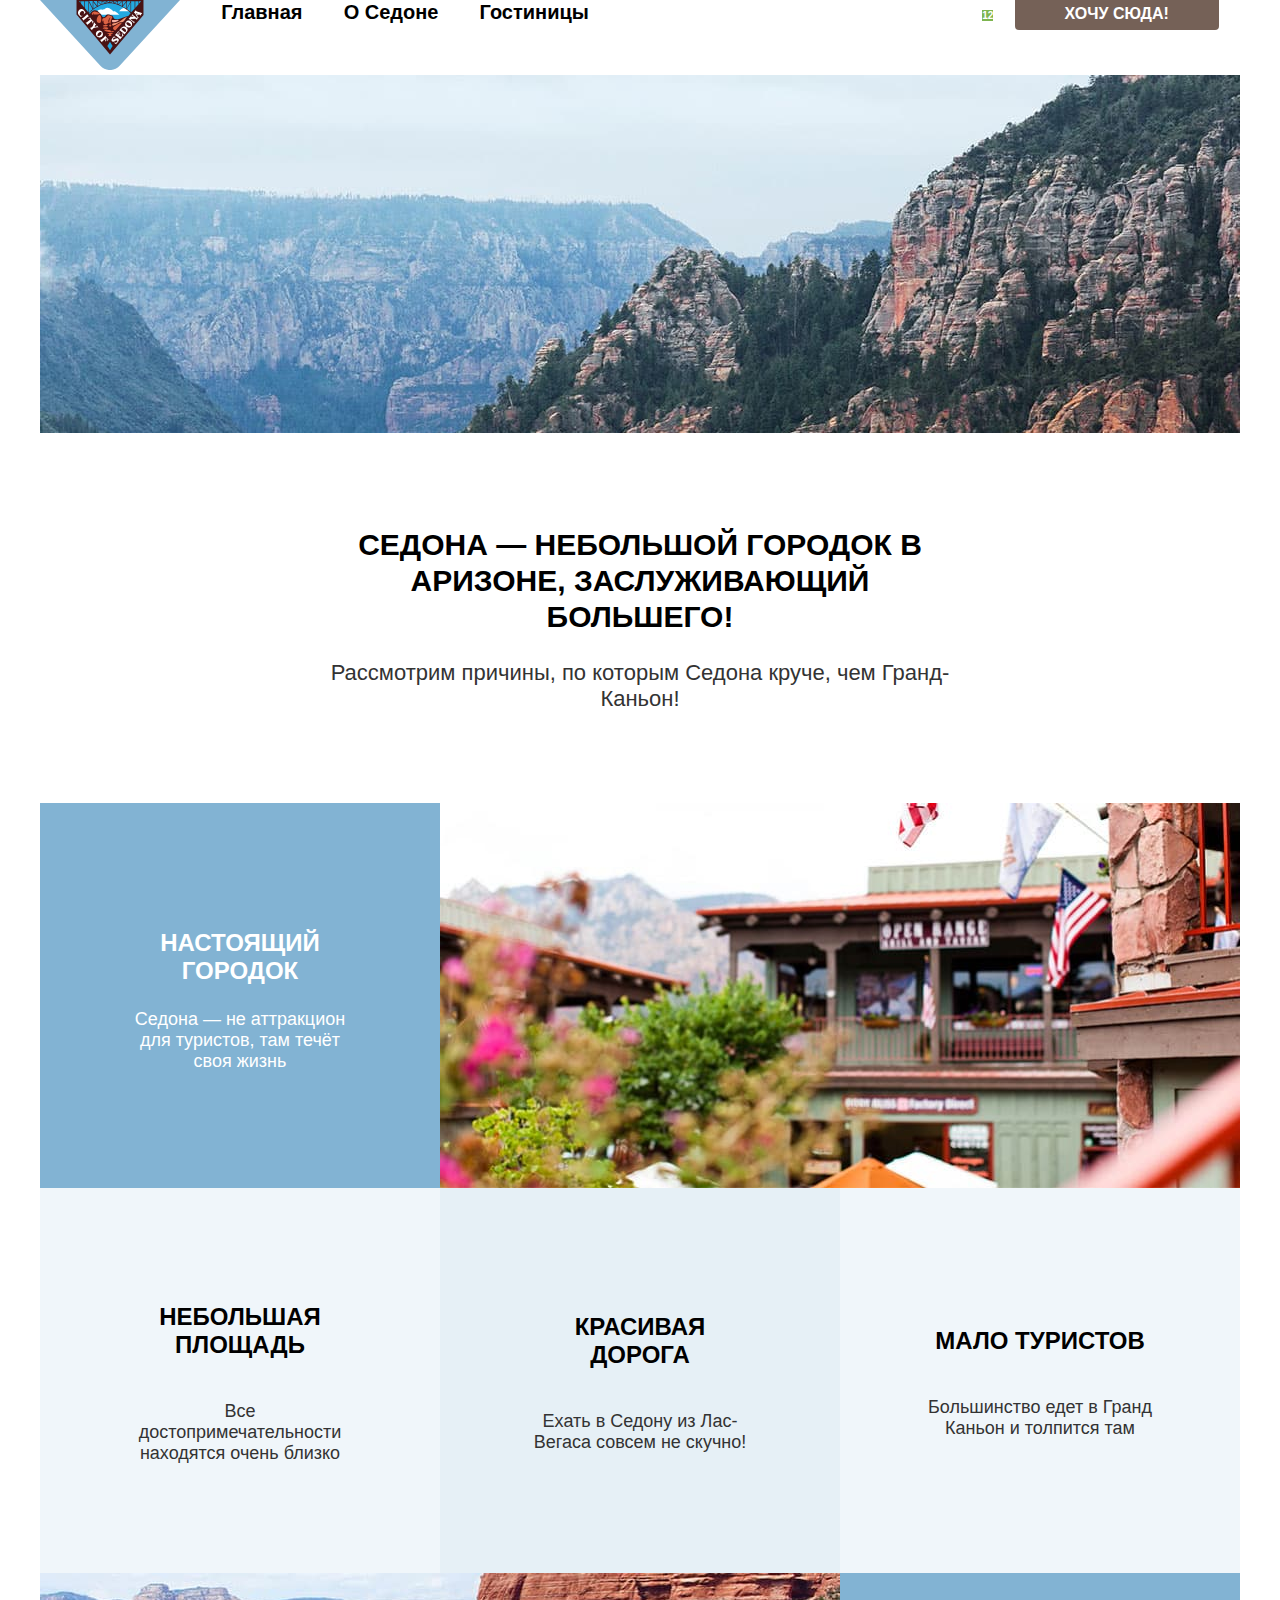
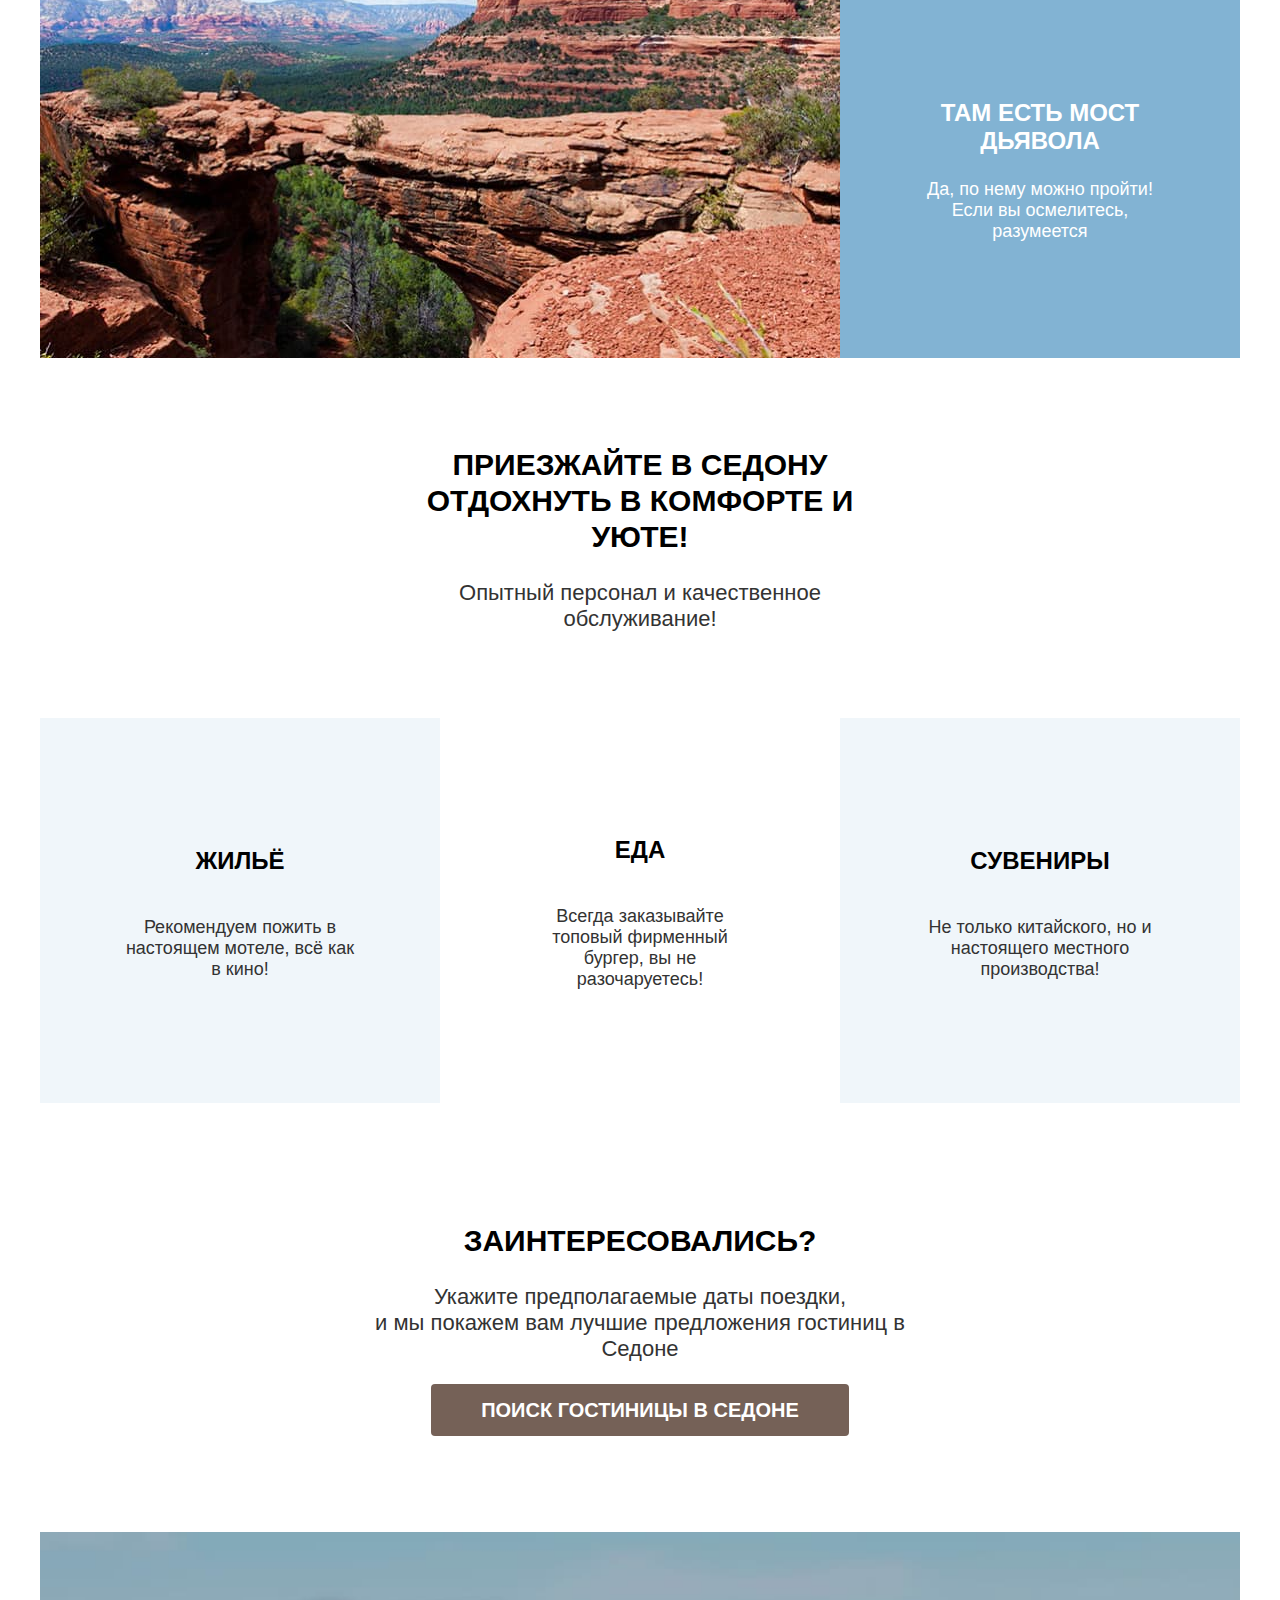
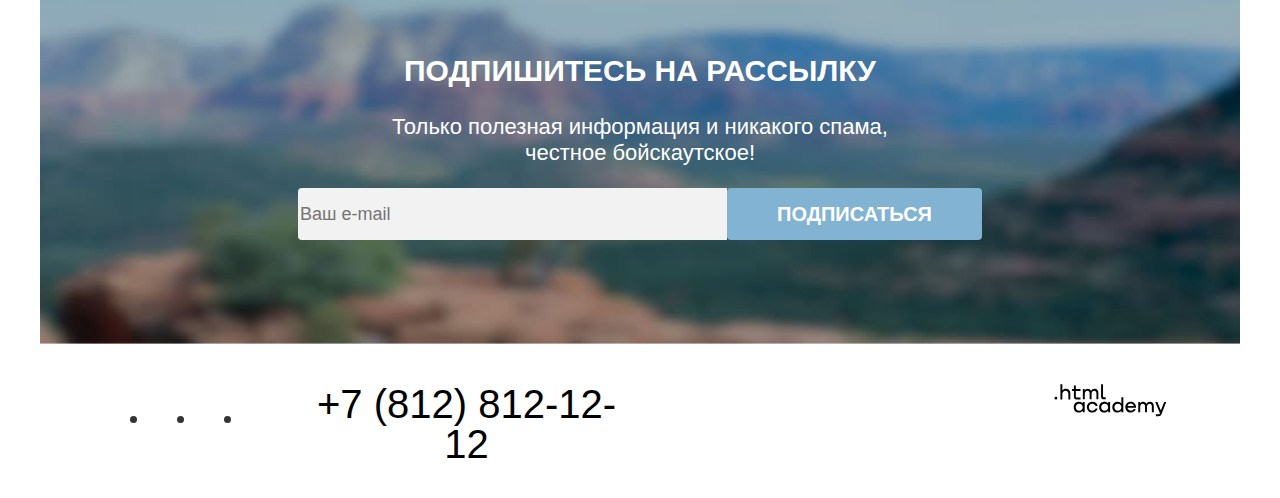
==== commit 788681bc: "Добавлено исправление по сетке после созвона" ====
--- a/index.html
+++ b/index.html
@@ -19,7 +19,6 @@
               <li class="navigation-item">
                 <a class="navigation-link navigation-link-current" href="index.html" aria-current="page">Главная</a>
               </li>
-                <!--Что за ::marker. Он только в панели разработчик появляется? -->
               <li class="navigation-item">
                 <a class="navigation-link" href="about.html">О Cедоне</a>
               </li>
@@ -55,7 +54,7 @@
           </section>
           <section class="advantages">
             <div class="advantages-general">
-      <!--у меня не слишком много <div>-->
+                                                                                              <!--у меня не слишком много <div>-->
               <h2 class="advantages-title">Седона — небольшой городок в Аризоне, заслуживающий большего!</h2>
               <p class="advantages-description">Рассмотрим причины, по которым Седона круче, чем Гранд-Каньон!</p>
             </div>
@@ -71,7 +70,7 @@
                   <h3 class="advantages-item-title">Небольшая площадь</h3>
                   <p class="advantages-item-description">Все достопримечательности находятся очень близко</p>
               </li>
-              <li class="advantagesm-item">
+              <li class="advantages-item darker-item">  <!--название изменить, под класс дл стилизfации-->
                 <h3 class="advantages-item-title">Красивая дорога</h3>
                   <p class="advantages-item-description">Ехать в Седону из Лас-Вегаса совсем не скучно!</p>
               </li>
--- a/styles/styles.css
+++ b/styles/styles.css
@@ -41,7 +41,7 @@
   margin: 0 auto;
 }
 
-*::before, *::after {
+*, *::before, *::after {
   box-sizing: border-box;
 }
 
@@ -55,7 +55,7 @@
   text-transform:uppercase;
   padding: 8px 50px 8px 50px;
   border-radius: 4px;
-  border-width: 0px;
+  border-width: 0;
 }
 
 .button {
@@ -65,10 +65,8 @@
   font-size: 20px;
   line-height: 36px;
   padding: 8px 50px 8px 50px;
-  border-width: 0px;
-}
-
-
+  border: none;
+}
 
 .navigation {
   display: flex;
@@ -121,7 +119,7 @@
 }
 
 .main-inner {
-  background-size: cover; /*есть мысль, что это лишнее*/
+  background-size: cover;
   /*color: #333333;*/
   background-color: #FFFFFF;
   text-align: center;
@@ -142,7 +140,7 @@
 .slogan {
   color: #000000;
   background-color: #82a9c4;
-  background-image: url("../images/mountains_background.jpg");  /*не пойму почему пропала нижняя часть изображения*/
+  background-image: url("../images/mountains_background.jpg");
   background-size: cover;
   background-repeat:no-repeat;
 }
@@ -173,8 +171,8 @@
 
 .advantages-item {
   background-color: rgba(131, 179, 211, 0.12);
-  Width: 400px;
-  Height: 385px;
+  width: 400px;
+  min-height: 385px;
   display: flex;
   flex-direction: column;
   justify-content: center;
@@ -182,10 +180,72 @@
   padding-right: 85px;
   box-sizing:border-box;
 }
-.advantagesm-item {
+.darker-item {
   background-color: rgba(131, 179, 211, 0.2);
-  Width: 400px;
-  Height: 385px;
+  display: flex;
+}
+
+.advantages-item-blue {
+  text-align: center;
+  background-color:#82B3D3;
+  color:#FFFFFF;
+  width: 1200px;
+  display: flex;
+  justify-content: space-between;
+}
+
+.advanages-column-text {
+  width: 400px;
+  padding-left: 85px;
+  padding-right: 85px;
+  box-sizing: border-box;
+}
+
+.advantages-item-blue-title{
+  font-size: 24px;
+  Line-height: 28px;
+  font-weight: 700;
+  color: #FFFFFF;
+  text-transform:uppercase;
+  padding-top: 102px; /*не уверена*/
+}
+
+.advantages-item-title, .services-title {
+  font-size: 24px;
+  Line-height: 28px;
+  font-weight: 700;
+  text-align: center;
+  text-transform:uppercase;
+  color: #000000;
+}
+
+.advantages-item-description, .services-description, .hotel-card-group, .hotel-card-price {
+  font-size: 18px;
+  Line-height: 21px;
+  text-align: center;
+}
+
+.advantages-item-description-image {
+  height: 100%;
+  width: 800px;
+  object-fit: cover;
+}
+
+.services-general {
+  padding: 64px 355px;
+}
+
+.services-list {
+  margin: 0;
+  padding: 0;
+  display: flex;
+  justify-content: space-between;
+}
+
+.services-item-2 {
+  background-color :#FFFFFF;
+  width: 400px;
+  height: 385px;
   display: flex;
   flex-direction: column;
   justify-content: center;
@@ -194,65 +254,8 @@
   box-sizing:border-box;
 }
 
-.advantages-item-blue {
-  text-align: center;
-  background-color:#82B3D3;
-  color:#FFFFFF;
-  Width: 1200px;
-  display: flex;
-  justify-content: space-between;
-}
-
-.advanages-column-text {  /*по центру почему то название, не весь текст, но если метку изменить на метку заголовка, то выравнивание будет точнее. Почему?*/
-  Width: 400px;            /*Посмотрела лайф, убрала flex и текст выровнялся. Но причины все равно не пойму*/
-  padding-left: 85px;
-  padding-right: 85px;
-  box-sizing: border-box;
-}
-
-.advantages-item-blue-title{
-  font-size: 24px;
-  Line-height: 28px;
-  font-weight: 700;
-  color: #FFFFFF;
-  text-transform:uppercase;
-  padding-top: 102px; /*не уверена*/
-}
-
-.advantages-item-title, .services-title {
-  font-size: 24px;
-  Line-height: 28px;
-  font-weight: 700;
-  text-align: center;
-  text-transform:uppercase;
-  color: #000000;
-}
-
-.advantages-item-description, .services-description, .hotel-card-group, .hotel-card-price {
-  font-size: 18px;
-  Line-height: 21px;
-  text-align: center;
-}
-
-.advantages-item-description-image {
-  height: 100%;
-  width: 800px;
-  object-fit: cover;
-}
-
-.services-general {
-  padding: 64px 355px;
-}
-
-.services-list {
-  margin: 0;
-  padding: 0;
-  display: flex;
-  justify-content: space-between;
-}
-
-.services-item-2 {
-  background-color :#FFFFFF;
+.services-item-1 {
+  background-color: rgba(131, 179, 211, 0.12);
   width: 400px;
   Height: 385px;
   display: flex;
@@ -263,20 +266,8 @@
   box-sizing:border-box;
 }
 
-.services-item-1 {
-  background-color: rgba(131, 179, 211, 0.12);
-  width: 400px;
-  Height: 385px;
-  display: flex;
-  flex-direction: column;
-  justify-content: center;
-  padding-left: 85px;
-  padding-right: 85px;
-  box-sizing:border-box;
-}
-
 .booking {
-  padding: 96px 304px;  /*Перенос слов не в том месте. нужно после запятой*/
+  padding: 96px 304px;
 }
 
 .subscription {
@@ -299,7 +290,7 @@
 .inner{
   background-color: #83b3d3;
   color:#FFFFFF;
-  background-image: url("../images/mountains_background_page_2.jpg"); /*не пойму почему пропала нижняя часть изображения*/
+  background-image: url("../images/mountains_background_page_2.jpg");
   background-size: cover;
   background-repeat:no-repeat;
 
@@ -328,15 +319,15 @@
   width: 452px;
 height: 52px;
 gap: 260px;
-border-radius: 4px 0px 0px 4px;
-border-width: 0px;
+border-radius: 4px 0 0 4px;
+border-width: 0;
 }
 
 .inner-header {
   padding-top: 35px;
   padding-left: 70px;
   padding-right: 70px;
-  margin: 0px;
+  margin: 0;
 }
 
 .inner-header-title {
@@ -375,14 +366,26 @@
   margin: 0 auto;
 }
 
-.catalog-filters-item{    /*Не соображу как выравнивание сделать*/
+.catalog-filters-list {
+  padding-left:0;
+}
+
+
+.catalog-filters-item{
   font-size: 18px;
   line-height: 23px;
   font-weight: 400;
   list-style-type: none;
+  text-align: left;
 }
 
 .limitation {
+  font-size: 18px;
+  line-height: 24px;
+  color: #868686;
+}
+
+.limitfieldation {
   font-size: 18px;
   line-height: 24px;
   color: #868686;
@@ -403,17 +406,16 @@
 background-color: #82B3D3;
 Width: 191px;
 Height: 36px;
-border-width: 0px;
+border-width: 0;
 }
 
 .button-reset  {
   font-size: 16px;
   line-height: 20px;
   font-weight: 700;
-  background-color:rgba(130, 179, 211, 0); /*не придумала как по-другому убрать фон кнопки, но появился вопрос - как убрать тень*/
-  Width: 191px;
+  background-color:rgba(130, 179, 211, 0);
   Height: 36px;
-  border-width: 0px;
+  border-width: 0;
   }
 
 .select-control {
@@ -443,8 +445,8 @@
                                       /*Здесь иконки вида*/
 
 .product-list {
-  margin: 0px 70px;
-  padding: 0;
+  margin-bottom: 80px;
+  padding: 0 70px;
   display: flex;
   flex-wrap:wrap;
   list-style: none;
@@ -481,6 +483,7 @@
 
 .card-buttons {
   display: flex;
+  gap: 20px;
 
 }
 
@@ -493,8 +496,7 @@
 text-transform:uppercase;
 text-decoration: none;
 background-color:#756157;
-padding-top: 8px;
-padding-bottom: 8px;
+padding: 8px;
 border-radius: 4px;
 width: 140px;
 display: flex;
@@ -503,17 +505,14 @@
 
 }
 
-.favotite {    /*Почему переносится*/
+.favotite {
 font-size: 16px;
 font-weight: 700;
 line-height: 20px;
 text-align: center;
 color: #FFFFFF;
 background-color: #82B3D3;
-padding-top: 8px;
-padding-bottom: 8px;
-padding-left: 18px;     /*Без этих двух значение В ИЗБРАННОЕ с переносом идет, причем на макете верное значение 20*/
-padding-right: 18px;    /*Без этих двух значение В ИЗБРАННОЕ с переносом идет, причем на макете верное значение 20*/
+padding: 8px;
 border-radius: 4px;
 width: 140px;
 display: flex;
@@ -528,11 +527,7 @@
 line-height: 20px;
 color: #FFFFFF;
 background-color: #7DB54F;
-padding-top: 8px;
-padding-bottom: 8px;
-padding-left: 16px;     /*Без этих двух значение В ИЗБРАННОМ с переносом идет, причем на макете верное значение 18*/
-padding-right: 16px;    /*Без этих двух значение В ИЗБРАННОМ с переносом идет, причем на макете верное значение 18*/
-border-radius: 4px;
+padding: 8px;
 border-radius: 4px;
 width: 140px;
 display: flex;
@@ -548,7 +543,6 @@
 .pagination {
   display:flex;
   gap: 8px;
-  margin-top: 80px;
   margin-left: 70px;
 }
 
@@ -556,11 +550,14 @@
   background-color: #82B3D3;
   color: #FFFFFF;
   text-decoration: none;
-  width: 60px;
-  height: 60px;
+  display: flex;
+  min-width: 60px;
+  min-height: 60px;
   border-radius: 4px;
-  padding: 11px 0px 0px 0px;
-  /*Текст был не посредине, правильно ли так центровать, если в фигме нецелые числа, не могу отцентровать текст*/
+  padding: 8px;
+  align-items: center;
+  justify-content: center;
+  flex-wrap: wrap;
 }
 
 .pagination-current {
@@ -575,7 +572,7 @@
   width: 60px;
   height: 60px;
   border-radius: 4px;
-  padding: 11px 0px 0px 0px;
+  padding: 11px 0 0 0;
 }
 
 .subscription-catalog {
@@ -595,7 +592,7 @@
   text-transform:uppercase;
 }
 
-.footer-socials {      /*Не удается выровнять футер. Номер телефона не в середине*/
+.footer-socials {
   display: flex;
   width: 1200px;
   margin: 0 auto;
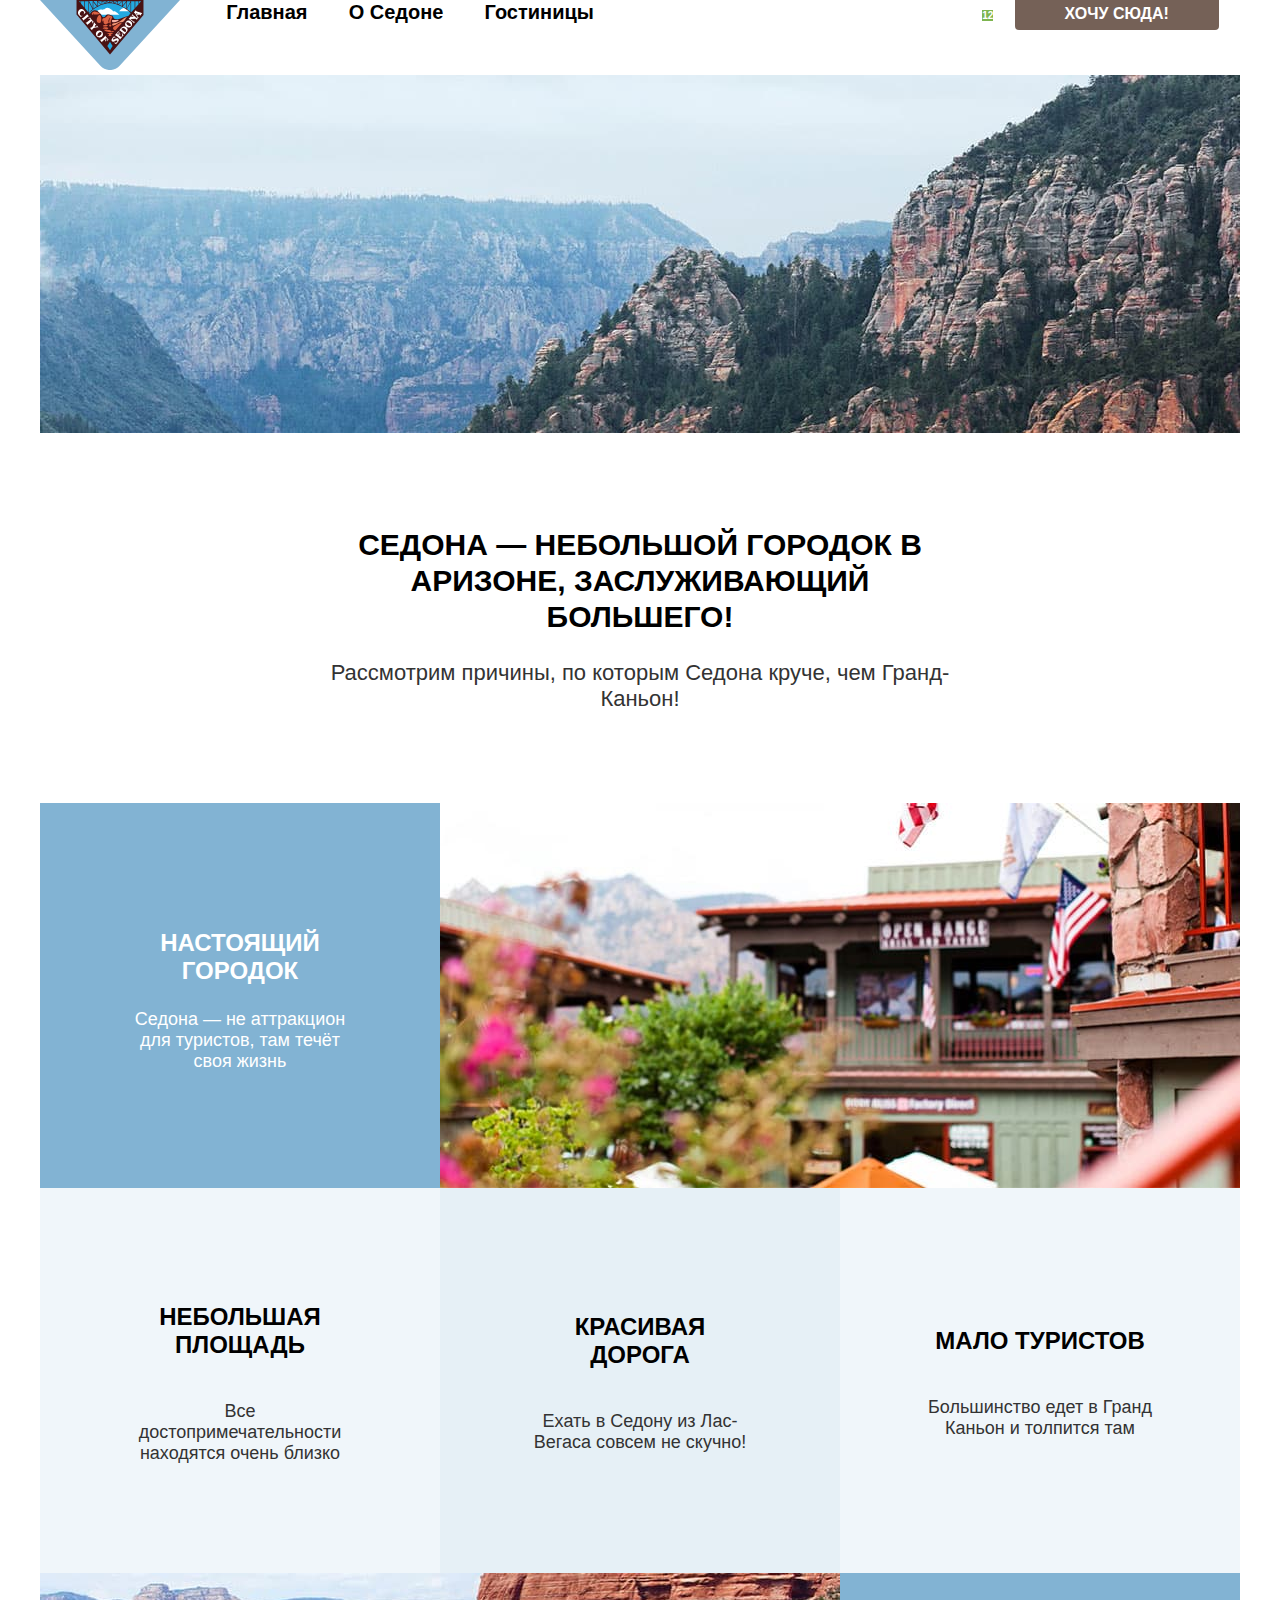
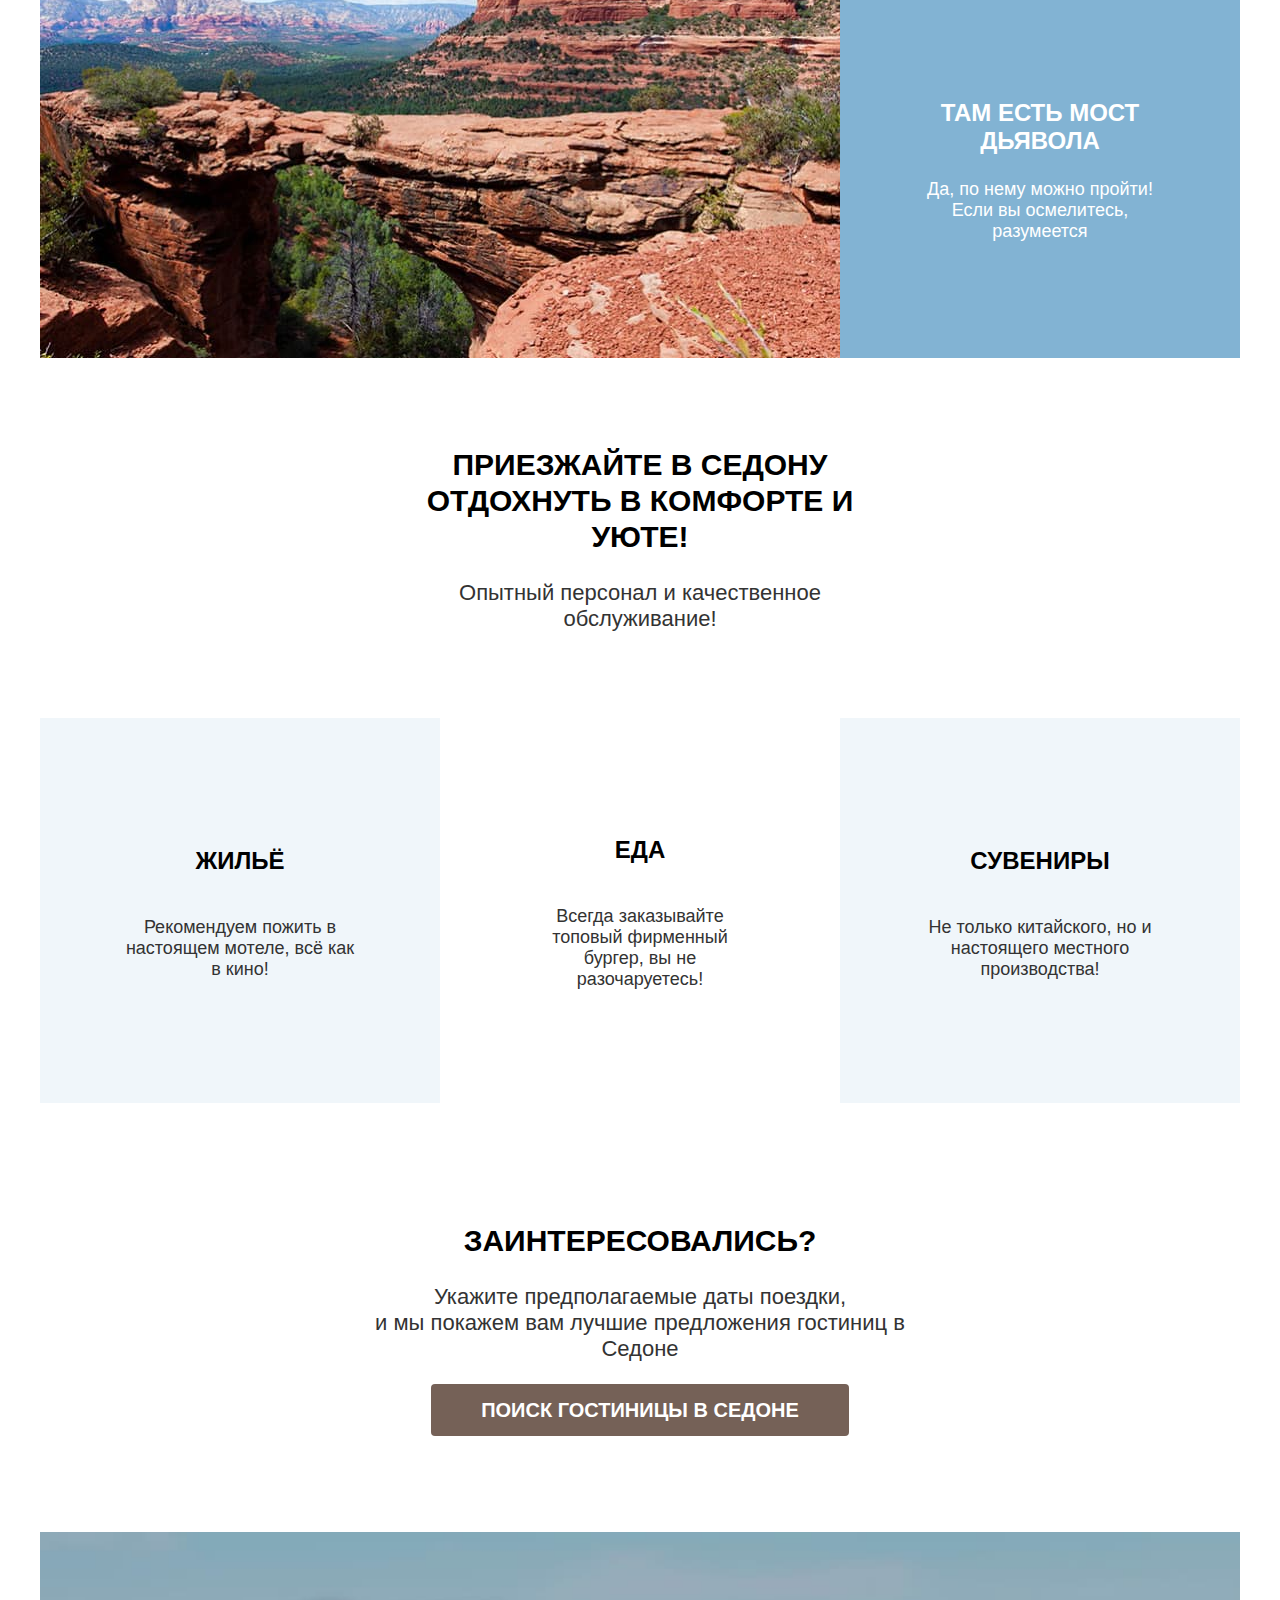
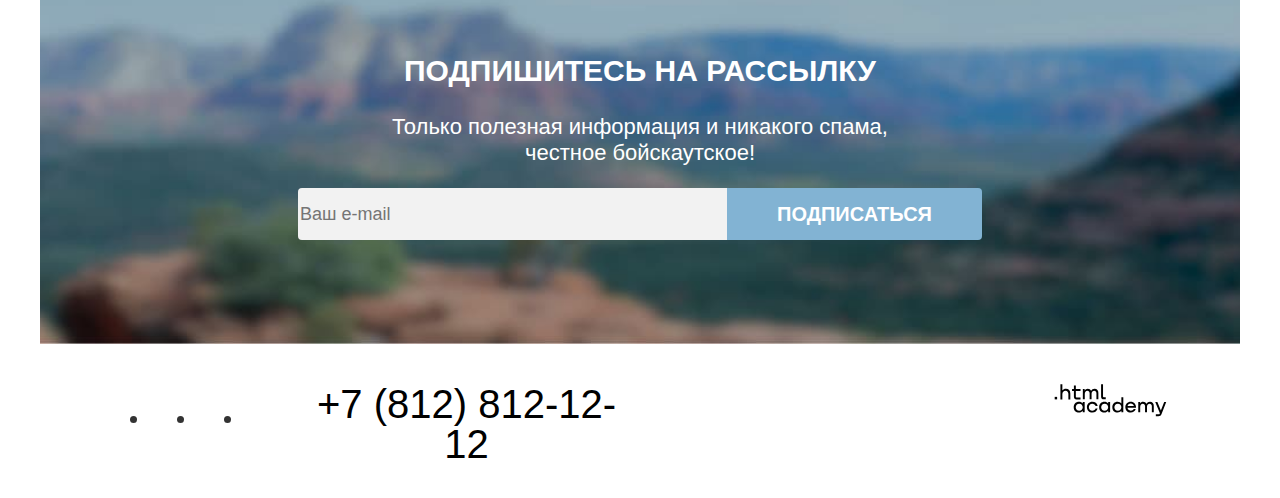
==== commit 7d35eeea: "Добавляет исправления по сеткам" ====
--- a/index.html
+++ b/index.html
@@ -122,7 +122,7 @@
               <label class="vissually-hidden" for="subscription-email" hidden>Введите ваш e-mail</label>
               <input class="field-e-mail" type="email" name="subscription-email" placeholder="Ваш e-mail" id="subscription-email"
                 required>
-              <button class="button" type="submit">Подписаться</button>
+              <button class="button button-e-mail" type="submit">Подписаться</button>
             </form>
           </section>
         </div>
--- a/styles/styles.css
+++ b/styles/styles.css
@@ -69,13 +69,16 @@
 }
 
 .navigation {
-  display: flex;
+  /*display: grid; */ display: flex;
+  grid-template-columns: 140px 450px 268px;
+  column-gap: 5px;
   width: 1200px;
   font-size: 20px;
   Line-height:24px;
   font-weight: 700;
   color: #000000;
   margin: 0 auto;
+
 }
 
 .navigation-list {
@@ -86,6 +89,7 @@
   flex-direction: row;
   justify-content: space-evenly;
   list-style: none;
+  flex-wrap: wrap;
 }
 
 .navigation-user {
@@ -112,6 +116,7 @@
   text-align: center;
   color: #000000;
   text-decoration: none;
+  display: block;
 }
 
 .main-container {
@@ -219,7 +224,7 @@
   color: #000000;
 }
 
-.advantages-item-description, .services-description, .hotel-card-group, .hotel-card-price {
+.advantages-item-description, .services-description {
   font-size: 18px;
   Line-height: 21px;
   text-align: center;
@@ -317,10 +322,14 @@
   color:#FFFFFF;
   background-color: #F2F2F2;
   width: 452px;
-height: 52px;
-gap: 260px;
-border-radius: 4px 0 0 4px;
-border-width: 0;
+  height: 52px;
+  gap: 260px;
+  border-radius: 4px 0 0 4px;
+  border-width: 0;
+}
+
+.button-e-mail {
+  border-radius: 0 4px 4px 0;
 }
 
 .inner-header {
@@ -445,13 +454,12 @@
                                       /*Здесь иконки вида*/
 
 .product-list {
-  margin-bottom: 80px;
+ margin-bottom: 80px;
   padding: 0 70px;
   display: flex;
   flex-wrap:wrap;
   list-style: none;
   gap: 20px;
-
 
                        /*Обратить внимание на границы ячеек, центрирование */
 }
@@ -471,7 +479,29 @@
   font-weight: 700;
   color: #000000;
   text-decoration: none;
+  align-self: flex-start;
+  order: 1;
+    /*Нужно ли в catalog поменять местами название и изображение, если в тренажерах сказано, что название первым идет*/
   }
+
+.hotel-card-group-price {
+  display: grid;
+  grid-template-columns: 140px 140px;
+}
+
+.hotel-card-group {
+  font-size: 18px;
+  Line-height: 21px;
+  text-align:left;
+  margin: 0;
+}
+
+.hotel-card-price {
+  font-size: 18px;
+  Line-height: 21px;
+  text-align:right;
+  margin: 0;
+}
 
 .hotel-card-link {
 font-size: 24px;
@@ -479,12 +509,13 @@
 font-weight: 700;
 color: #000000;
 text-decoration: none;
+display: flex;
+flex-direction: column;
 }
 
 .card-buttons {
   display: flex;
   gap: 20px;
-
 }
 
 .show-more {
@@ -544,6 +575,7 @@
   display:flex;
   gap: 8px;
   margin-left: 70px;
+  list-style-type: none;
 }
 
 .pagination-link {
@@ -569,10 +601,14 @@
   background-color: #FFFFFF;
   color: #000000;
   text-decoration: none;
-  width: 60px;
-  height: 60px;
+  display: flex;
+  min-width: 60px;
+  min-height: 60px;
   border-radius: 4px;
-  padding: 11px 0 0 0;
+  padding: 8px;
+  align-items: center;
+  justify-content: center;
+  flex-wrap: wrap;
 }
 
 .subscription-catalog {
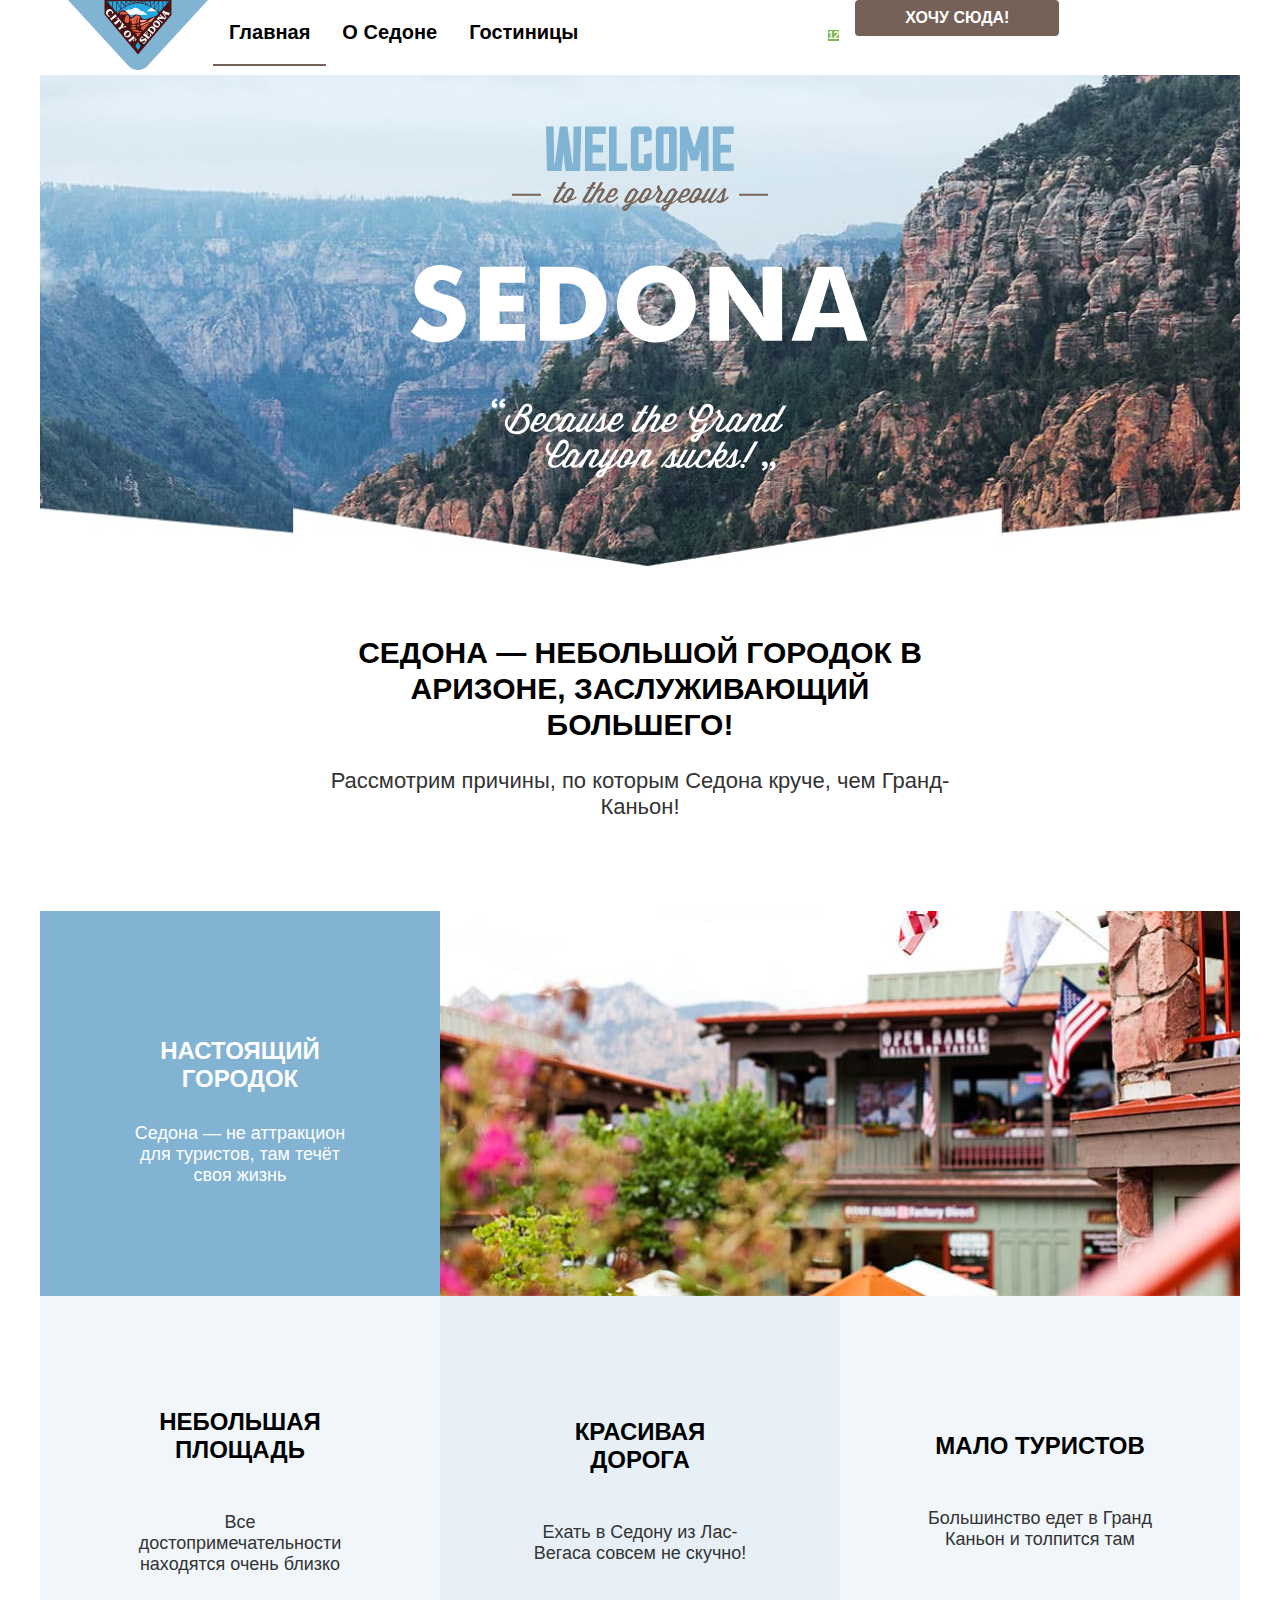
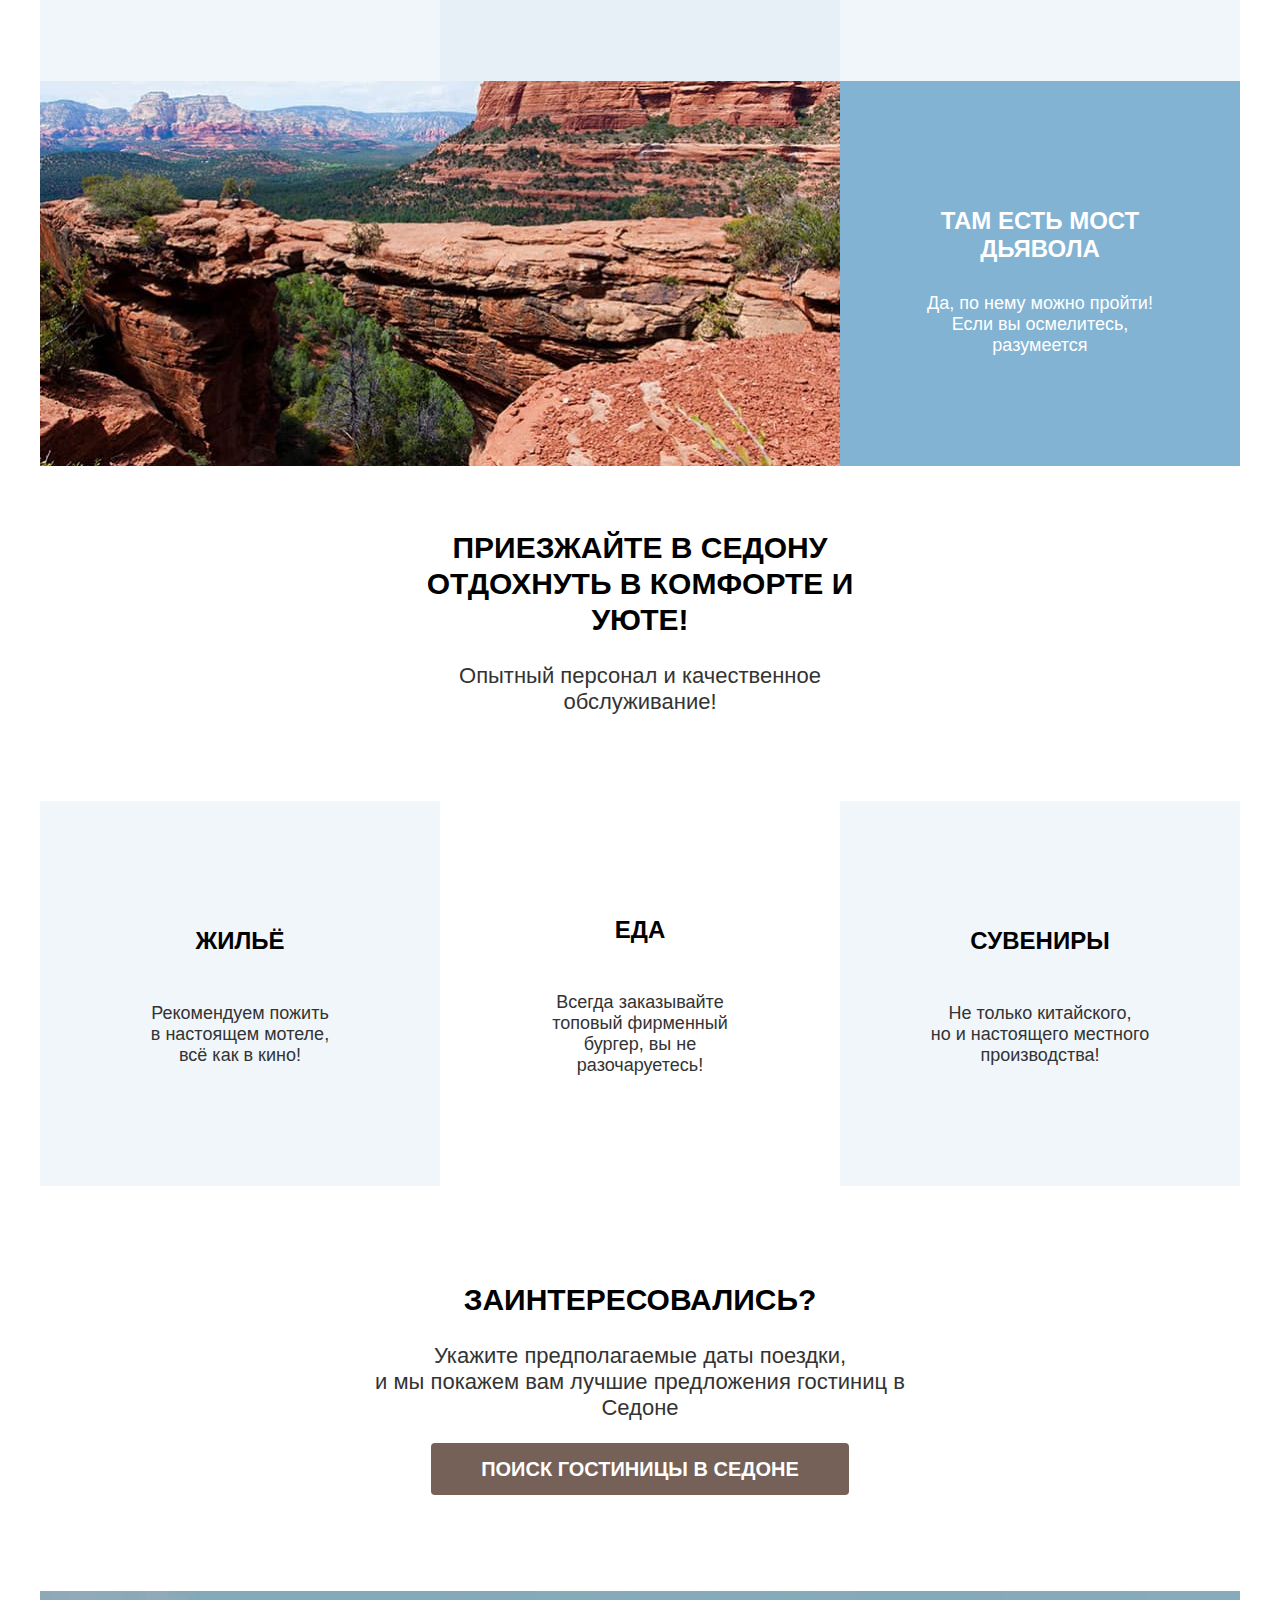
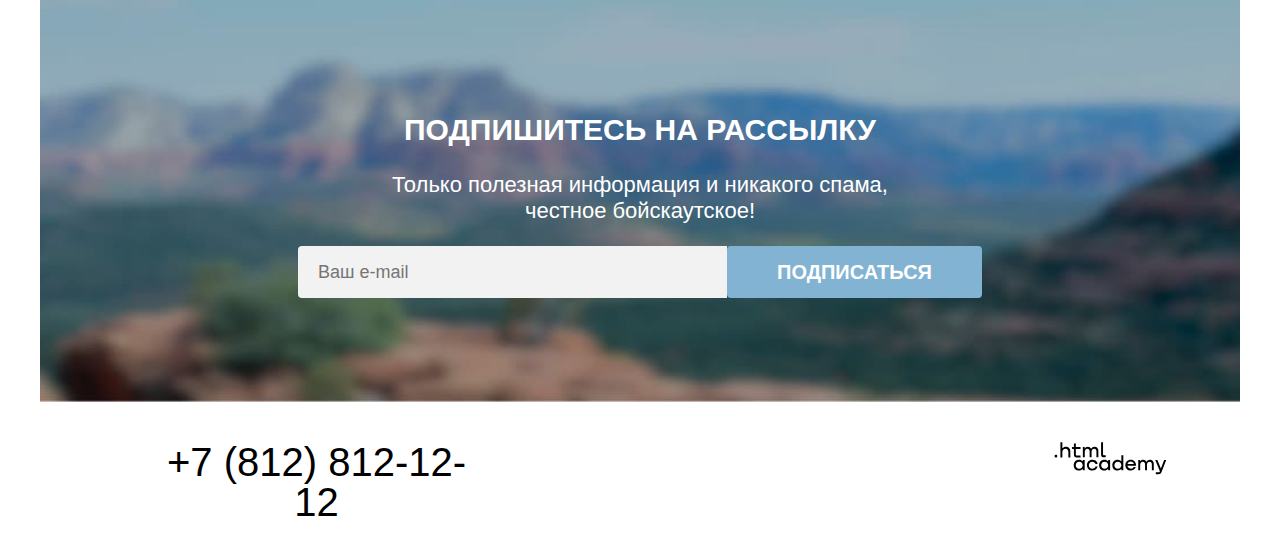
==== commit 8d6b3e47: "Добавлено Сетки компонентов на флексах" ====
--- a/index.html
+++ b/index.html
@@ -95,15 +95,15 @@
             <ul class="services-list">
               <li class="services-item-1">
                 <h3 class="services-title">Жильё</h3>
-                <p class="services-description">Рекомендуем пожить в настоящем мотеле, всё как в кино!</p>
+                <p class="services-description">Рекомендуем пожить<br> в настоящем мотеле,<br> всё как в кино!</p>
               </li>
               <li class="services-item-2">
                 <h3 class="services-title">Еда</h3>
-                <p class="services-description">Всегда заказывайте топовый фирменный бургер, вы не разочаруетесь!</p>
+                <p class="services-description">Всегда заказывайте<br> топовый фирменный бургер, вы не разочаруетесь!</p>
               </li>
               <li class="services-item-1">
                 <h3 class="services-title">Сувениры</h3>
-                <p class="services-description">Не только китайского, но и настоящего местного производства!</p>
+                <p class="services-description">Не только китайского,<br> но и настоящего местного производства!</p>
               </li>
             </ul>
           </section>
@@ -122,7 +122,7 @@
               <label class="vissually-hidden" for="subscription-email" hidden>Введите ваш e-mail</label>
               <input class="field-e-mail" type="email" name="subscription-email" placeholder="Ваш e-mail" id="subscription-email"
                 required>
-              <button class="button button-e-mail" type="submit">Подписаться</button>
+              <button class="button" type="submit">Подписаться</button>
             </form>
           </section>
         </div>
@@ -130,7 +130,7 @@
 
   <!--footer-->
   <footer class="page-footer">
-    <section class="footer-socials">
+    <section class="footer-contacts">
         <h3 class="visually-hidden" >Социальные сети</h3>
         <ul class="social-links">
           <li>
--- a/styles/styles.css
+++ b/styles/styles.css
@@ -69,8 +69,7 @@
 }
 
 .navigation {
-  /*display: grid; */ display: flex;
-  grid-template-columns: 140px 450px 268px;
+  display: flex;
   column-gap: 5px;
   width: 1200px;
   font-size: 20px;
@@ -81,19 +80,22 @@
 
 }
 
-.navigation-list {
-  width: 450px;
+.header-logo-link {
+  margin-left: 28px;
+}
+
+.navigation-list {    /*Ничего, что у меня переполнение с 4 пунтка уже на 2 строку идет?*/
+  width: 460px;
   margin: 0;
   padding:0;
   display: flex;
-  flex-direction: row;
-  justify-content: space-evenly;
-  list-style: none;
   flex-wrap: wrap;
+  list-style-type: none;
 }
 
 .navigation-user {
-  max-width: 300px;
+  min-width: 44px;
+  min-height: 64px;
   margin-left: auto;
 }
 
@@ -107,6 +109,9 @@
   background-color: #756157;
   padding: 8px 50px 8px 50px;
   border-radius: 4px;
+  display: flex;
+  align-items: center;
+
 }
 
 .navigation-link {
@@ -117,10 +122,20 @@
   color: #000000;
   text-decoration: none;
   display: block;
+  padding: 20px 16px;
+}
+
+.navigation-link-current {
+  position: relative;
+  border-bottom: 2px solid #756257;
+
+
 }
 
 .main-container {
   flex-grow: 1;
+  padding:0;
+  margin: 0;
 }
 
 .main-inner {
@@ -128,6 +143,7 @@
   /*color: #333333;*/
   background-color: #FFFFFF;
   text-align: center;
+  margin:0;
 }
 
 .page-container {
@@ -148,9 +164,7 @@
   background-image: url("../images/mountains_background.jpg");
   background-size: cover;
   background-repeat:no-repeat;
-}
-
-.slogan-image {
+  margin:0;
   padding: 51px 371px 82px;
 }
 
@@ -164,6 +178,7 @@
   font-weight: 700;
   text-transform:uppercase;
   color: #000000;
+  margin-top: 0;
 }
 
 .advantages-list {
@@ -201,6 +216,7 @@
 
 .advanages-column-text {
   width: 400px;
+  padding-top: 102px;
   padding-left: 85px;
   padding-right: 85px;
   box-sizing: border-box;
@@ -212,7 +228,8 @@
   font-weight: 700;
   color: #FFFFFF;
   text-transform:uppercase;
-  padding-top: 102px; /*не уверена*/
+ /*не уверена*/
+  margin-bottom: 30px;
 }
 
 .advantages-item-title, .services-title {
@@ -222,6 +239,7 @@
   text-align: center;
   text-transform:uppercase;
   color: #000000;
+  margin-bottom: 30px;
 }
 
 .advantages-item-description, .services-description {
@@ -250,7 +268,7 @@
 .services-item-2 {
   background-color :#FFFFFF;
   width: 400px;
-  height: 385px;
+  min-height: 385px;
   display: flex;
   flex-direction: column;
   justify-content: center;
@@ -262,7 +280,7 @@
 .services-item-1 {
   background-color: rgba(131, 179, 211, 0.12);
   width: 400px;
-  Height: 385px;
+  min-height: 385px;
   display: flex;
   flex-direction: column;
   justify-content: center;
@@ -306,8 +324,9 @@
   Line-height:24px;
   font-weight: 700;
   color: #FFFFFF;
-  Width: 150px;
-  margin: 0 auto;
+  max-width: 150px;
+  margin: 0 auto;
+  box-sizing: border-box;
 }
 
 .price {
@@ -319,13 +338,14 @@
   font-family: inherit;
   font-size: 18px;
   line-height: 24px;
-  color:#FFFFFF;
+  color: #000000;
   background-color: #F2F2F2;
   width: 452px;
   height: 52px;
   gap: 260px;
   border-radius: 4px 0 0 4px;
   border-width: 0;
+  padding-left:20px;
 }
 
 .button-e-mail {
@@ -336,25 +356,30 @@
   padding-top: 35px;
   padding-left: 70px;
   padding-right: 70px;
-  margin: 0;
+
 }
 
 .inner-header-title {
   font-size: 60px;
+  margin:0;
   line-height: 78px;
   font-weight: 700;
+  display: flex;
+  justify-content: flex-start;
 }
 
 .breadcrumbs {
   display: flex;
+  margin: 0 auto;
+  padding: 0;
+  list-style-type: none;
   flex-direction: row;
-  padding-top: 6px;
-  padding-left: 70px;
-  margin: 0 auto;
+
+
 }
 
 .breadcrumbs-list {
-  list-style-type: none;
+  margin-right: 28px;
 }
 
 .breadcrumbs-item {
@@ -366,7 +391,14 @@
 }
 
 .visually-hidden {
-  display: none;
+  position: absolute;
+  width: 1px;
+  height: 1px;
+  margin: -1px;
+  padding: 0;
+  border: 0;
+  clip: rect(0 0 0 0);
+  overflow: hidden;
 }
 
 .catalog-filters {
@@ -450,15 +482,32 @@
   Height: 49px;
   Width: 292px;
 }
-
-                                      /*Здесь иконки вида*/
+                             /*Bконки вида*/
+.sort {
+  display: grid;
+  grid-template-columns: repeat(3, 48px);
+  width: 160px;
+  grid-gap: 8px;
+}
+
+.sort-botton {
+  width: 48px;
+  height: 48px;
+  border: 2px solid #E5E5E5;
+  border-radius: 4px;
+  box-sizing: border-box;
+}
+
+.sort-current {
+  border: 2px solid #000000;
+}
 
 .product-list {
  margin-bottom: 80px;
   padding: 0 70px;
   display: flex;
   flex-wrap:wrap;
-  list-style: none;
+  list-style-type: none;
   gap: 20px;
 
                        /*Обратить внимание на границы ячеек, центрирование */
@@ -590,6 +639,7 @@
   align-items: center;
   justify-content: center;
   flex-wrap: wrap;
+
 }
 
 .pagination-current {
@@ -628,7 +678,7 @@
   text-transform:uppercase;
 }
 
-.footer-socials {
+.footer-contacts {
   display: flex;
   width: 1200px;
   margin: 0 auto;
@@ -638,15 +688,20 @@
 
                      /*Footer*/
 .social-links {
-  display: flex;
+
+  margin: 0;
+  padding: 0;
+  display: flex;
+  flex-wrap: wrap;
   max-width: 150px;
   margin-right: 41px;
-}
-
-.social-links-icon {
+  list-style-type: none
+
+}
+
+.footer-social-item {
   display: flex;
   justify-content: center;
-  width: 24px;
   Width: 47px;
   Height:40px;
 }
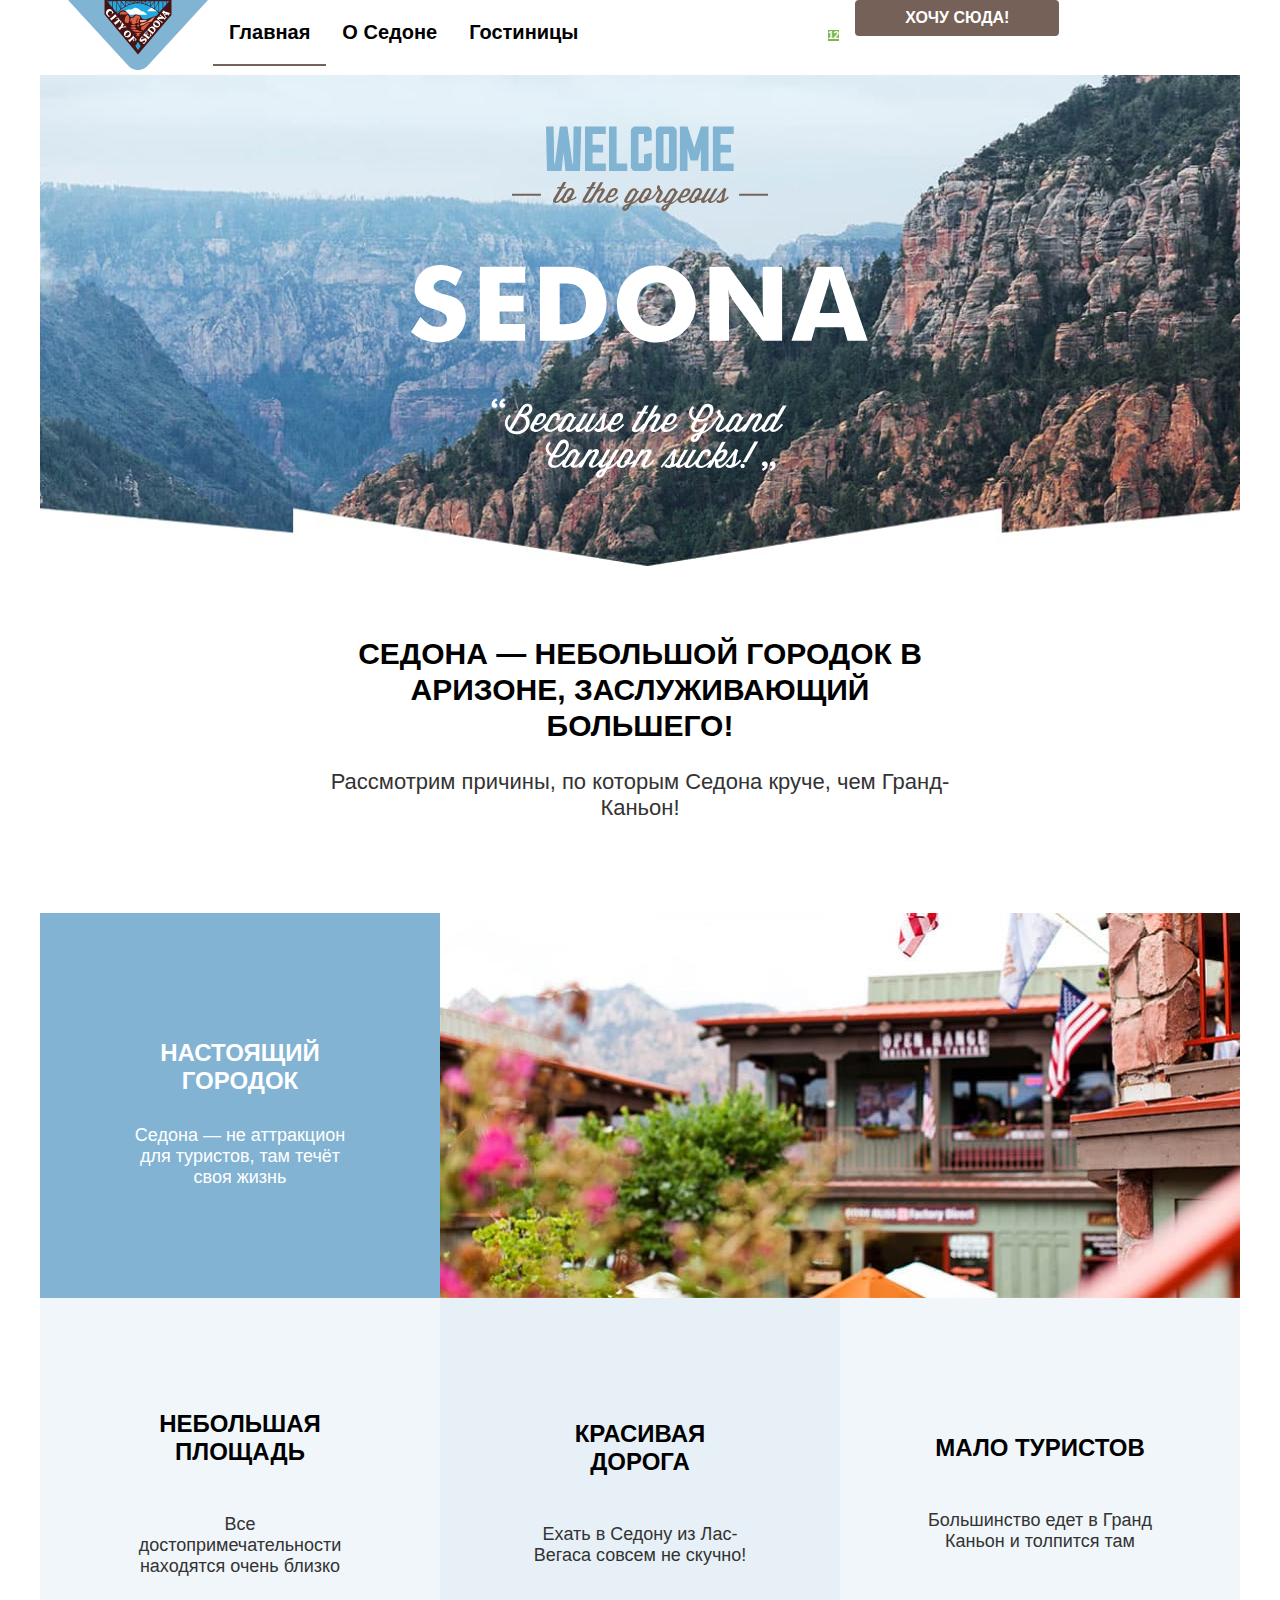
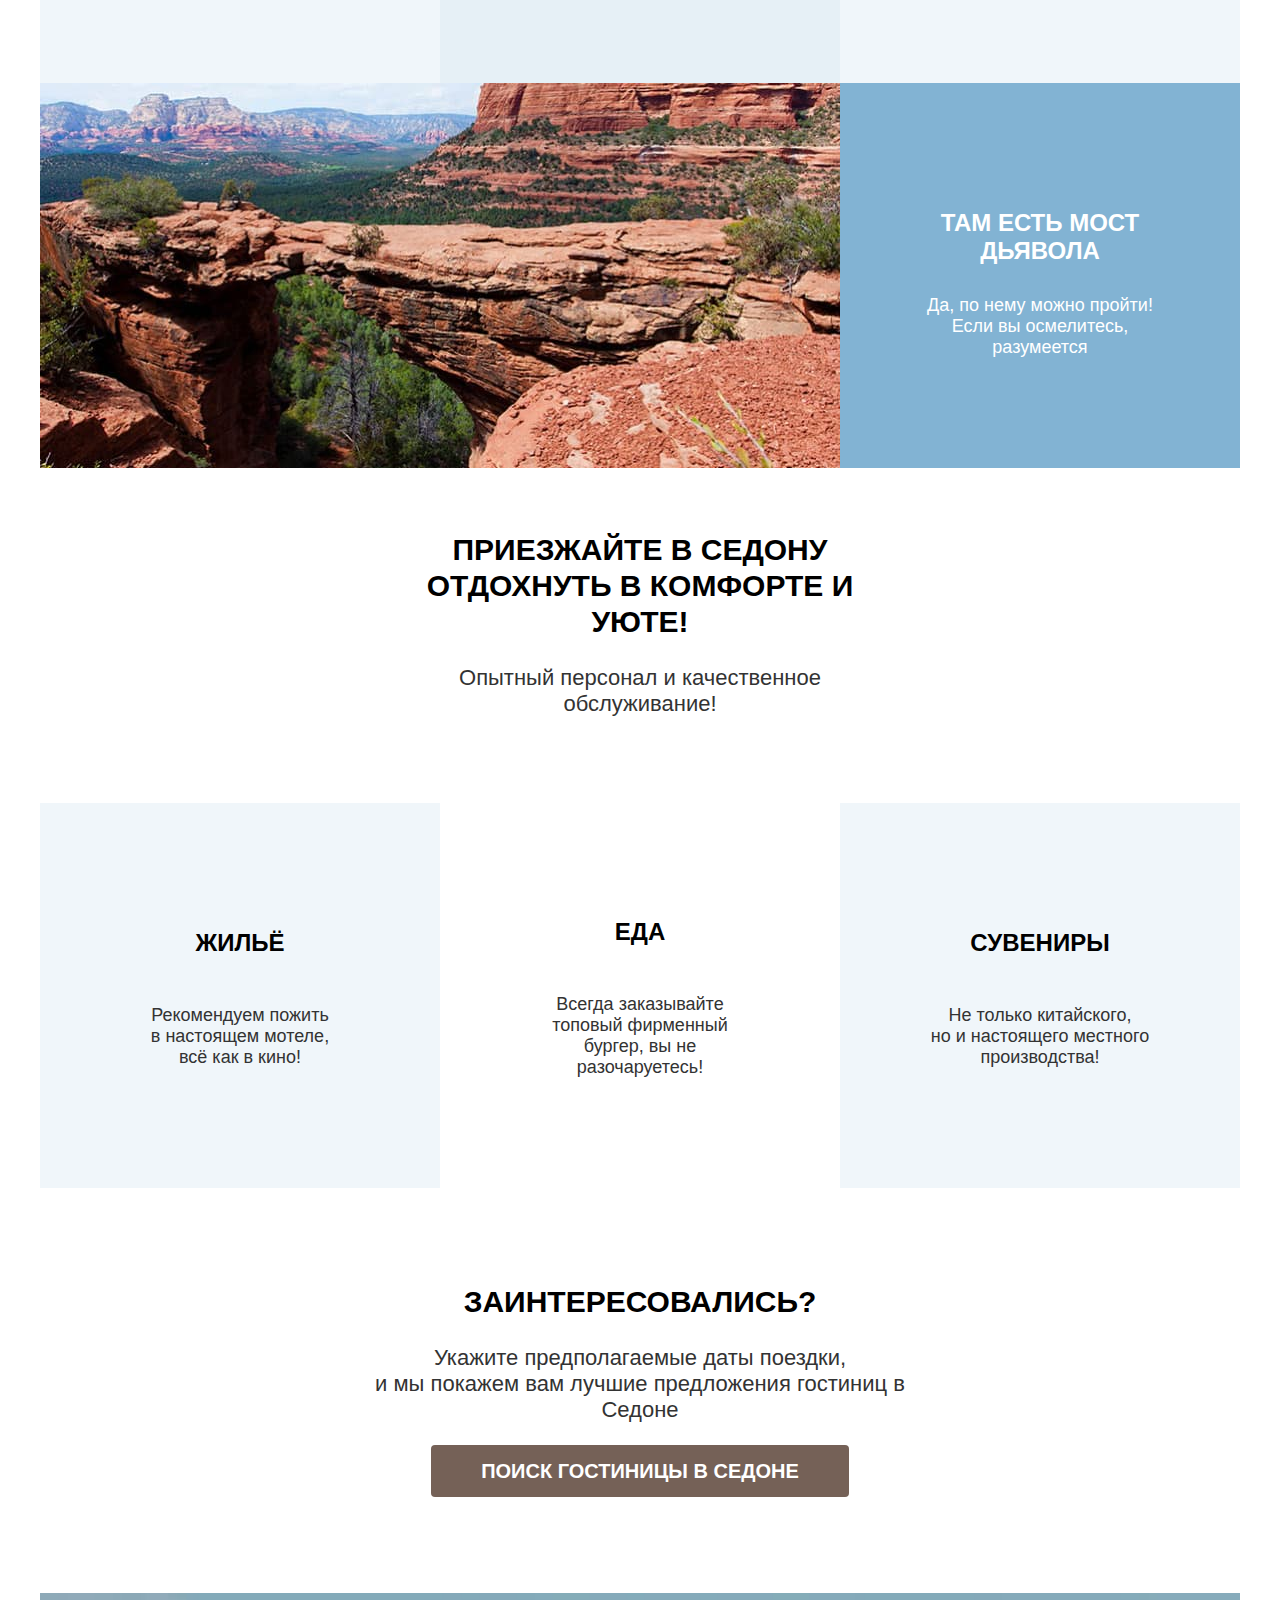
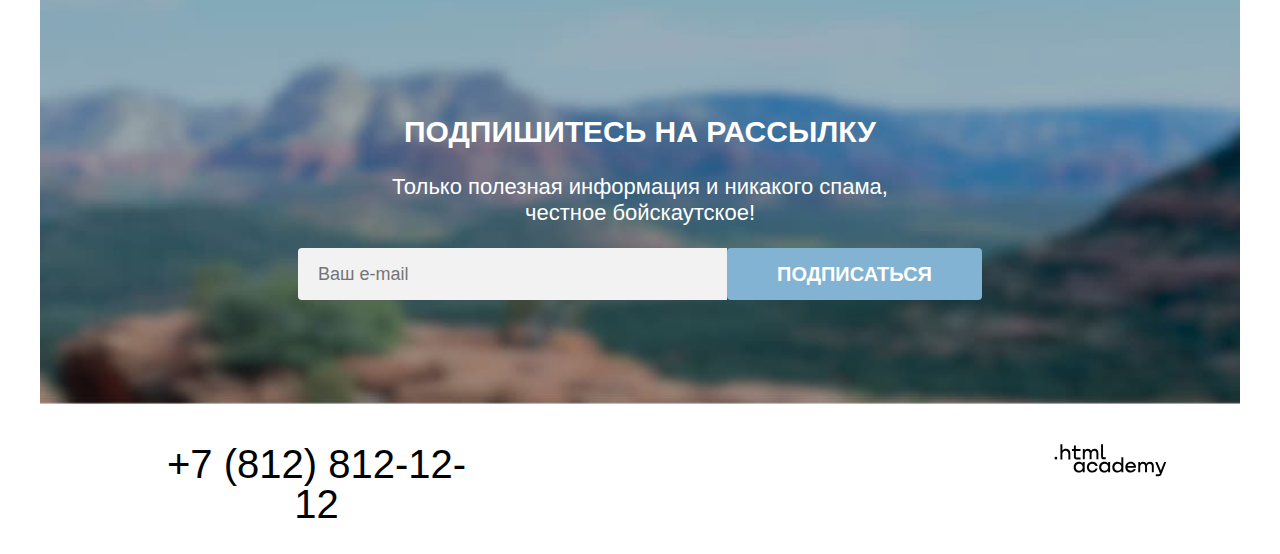
==== commit 0c726312: "Сетки - исправлено по комментариям" ====
--- a/index.html
+++ b/index.html
@@ -47,7 +47,7 @@
 
       <!--Основная часть страницы-->
       <main class="main-inner main-container">
-        <div class="page-container">
+
           <section class="slogan">
             <h1 class="visually-hidden" hidden>Город Седона</h1>
             <img class="slogan-image" src="images/welcome_to_sedona.svg" width="458" height="352" alt="Welcome to the gorgeous Sedona, because the Grand Canyon sucks!">
@@ -125,7 +125,7 @@
               <button class="button" type="submit">Подписаться</button>
             </form>
           </section>
-        </div>
+
       </main>
 
   <!--footer-->
--- a/styles/styles.css
+++ b/styles/styles.css
@@ -19,8 +19,8 @@
 
 body {
   margin: 0;
-  display: flex;
-  flex-direction:column;
+  width: 1280px;
+  display: flex;
   min-height:100%;
   font-family: "PT Sans", sans-serif;
   font-size: 22px;
@@ -39,6 +39,8 @@
   width: 1200px;
   flex-direction:column;
   margin: 0 auto;
+  background-color: #FFFFFF
+  box-shadow: 0 0 15px 0 rgba(0, 0, 0, 0.2);
 }
 
 *, *::before, *::after {
@@ -146,11 +148,6 @@
   margin:0;
 }
 
-.page-container {
-  width: 1200px;
-  margin: 0 auto;
-}
-
 .count {
 font-size: 10px;
 line-height: 10px;
@@ -169,7 +166,7 @@
 }
 
 .advantages-general {
-  padding: 69px 274px;
+  padding: 70px 274px;
 }
 
 .advantages-title, .services-title-general, .booking-title, .search-hotels-titles {
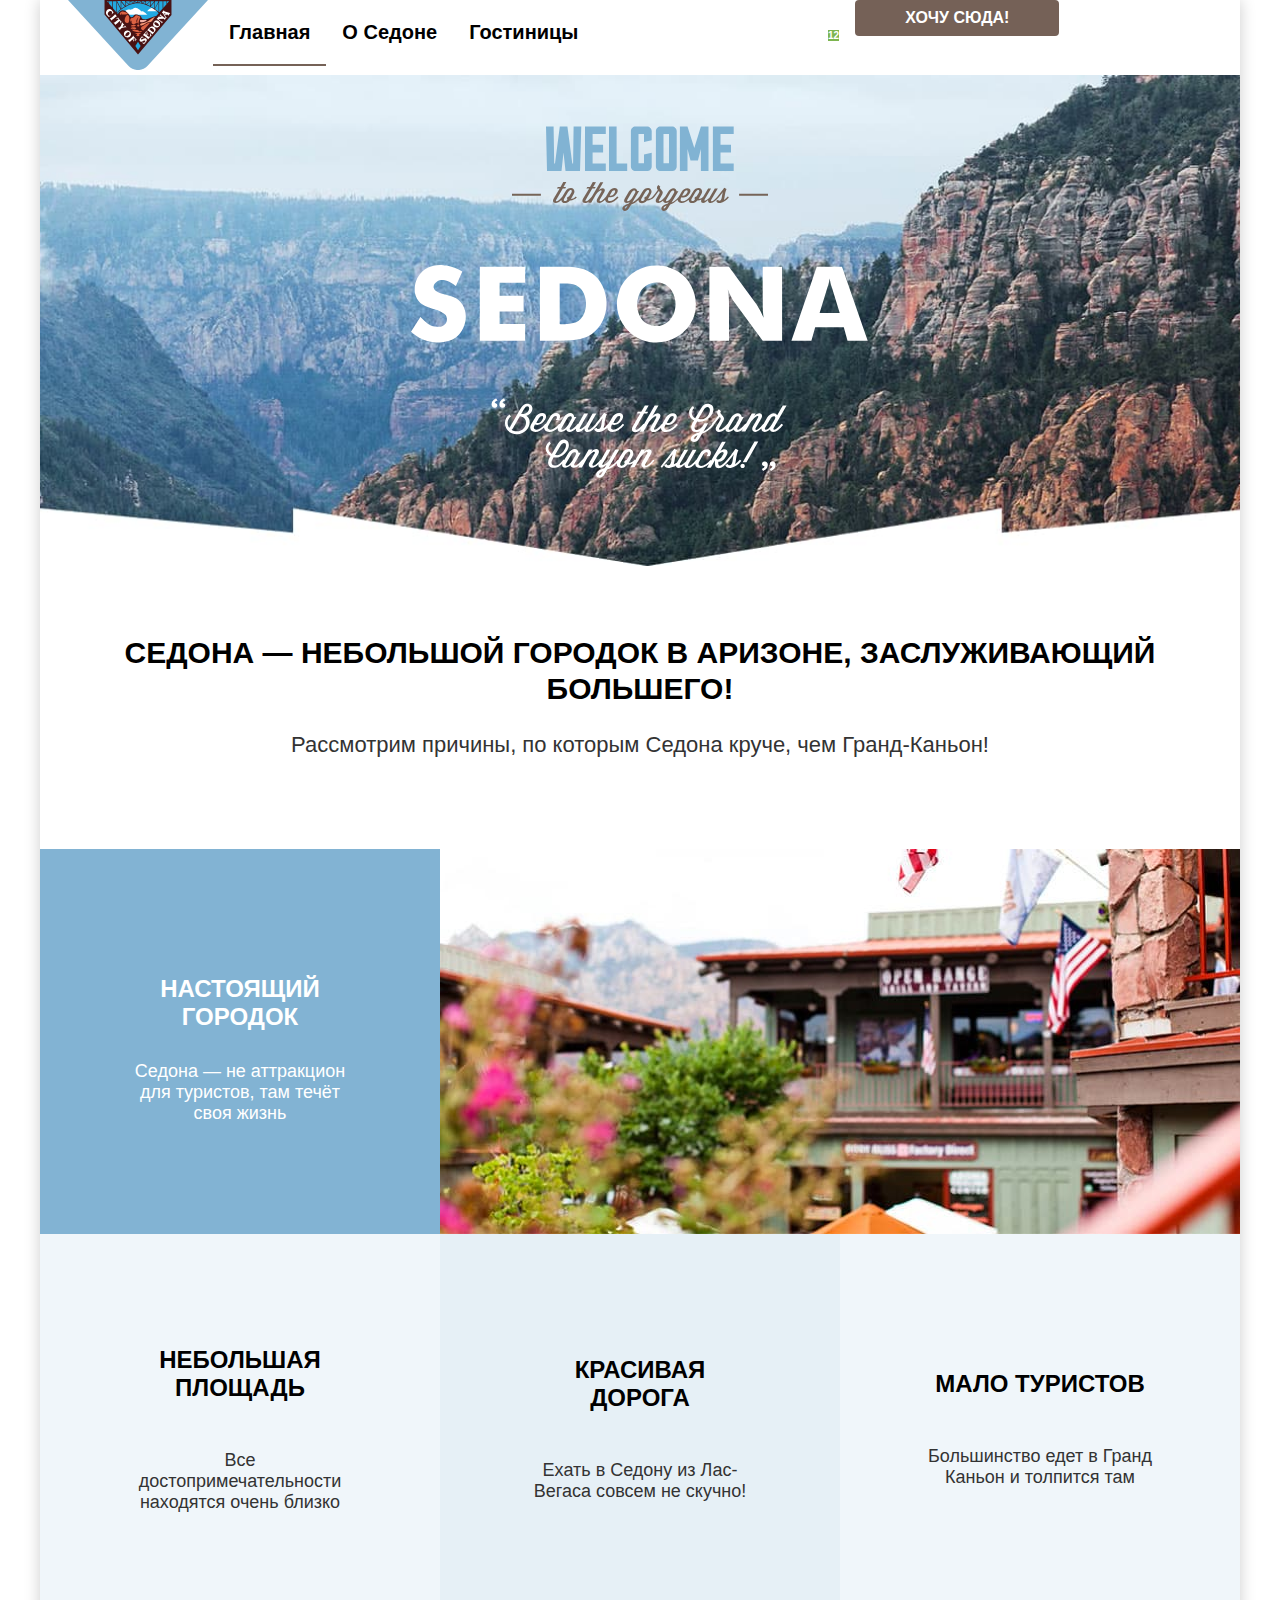
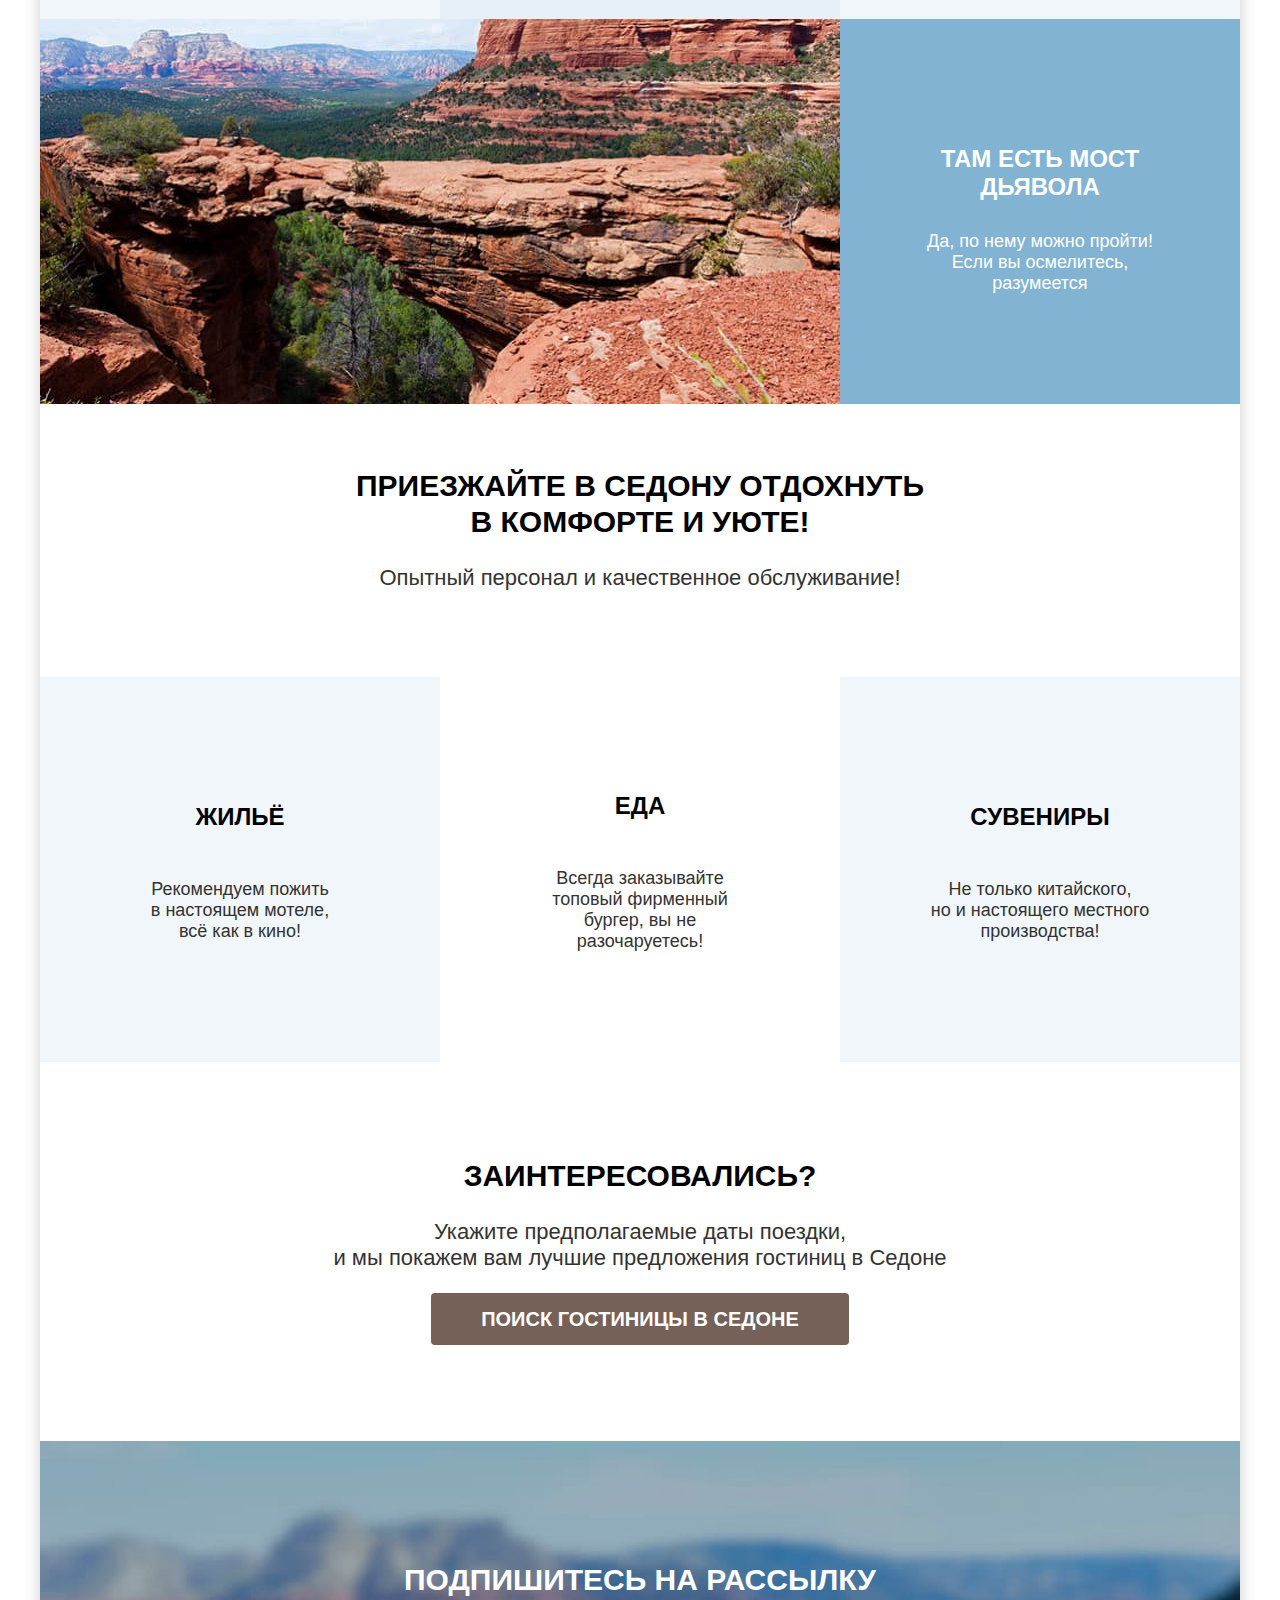
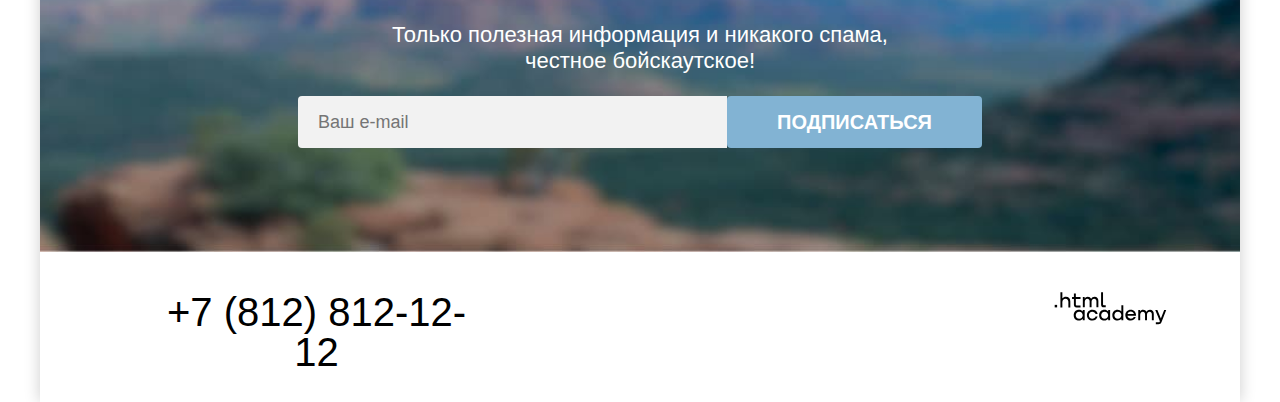
==== commit 8da04886: "Сетки исправила+добавила каталог на гридах" ====
--- a/index.html
+++ b/index.html
@@ -54,7 +54,6 @@
           </section>
           <section class="advantages">
             <div class="advantages-general">
-                                                                                              <!--у меня не слишком много <div>-->
               <h2 class="advantages-title">Седона — небольшой городок в Аризоне, заслуживающий большего!</h2>
               <p class="advantages-description">Рассмотрим причины, по которым Седона круче, чем Гранд-Каньон!</p>
             </div>
@@ -70,7 +69,7 @@
                   <h3 class="advantages-item-title">Небольшая площадь</h3>
                   <p class="advantages-item-description">Все достопримечательности находятся очень близко</p>
               </li>
-              <li class="advantages-item darker-item">  <!--название изменить, под класс дл стилизfации-->
+              <li class="advantages-item darker-item">
                 <h3 class="advantages-item-title">Красивая дорога</h3>
                   <p class="advantages-item-description">Ехать в Седону из Лас-Вегаса совсем не скучно!</p>
               </li>
@@ -89,7 +88,7 @@
           </section>
           <section class="services">
             <div class="services-general">
-              <h2 class="services-title-general">Приезжайте в Седону отдохнуть в комфорте и уюте!</h2>
+              <h2 class="services-title-general">Приезжайте в Седону отдохнуть<br> в комфорте и уюте!</h2>
               <p class="services-description-general">Опытный персонал и качественное обслуживание!</p>
             </div>
             <ul class="services-list">
--- a/styles/styles.css
+++ b/styles/styles.css
@@ -38,8 +38,7 @@
   display: flex;
   width: 1200px;
   flex-direction:column;
-  margin: 0 auto;
-  background-color: #FFFFFF
+  background-color: #FFFFFF;
   box-shadow: 0 0 15px 0 rgba(0, 0, 0, 0.2);
 }
 
@@ -166,7 +165,7 @@
 }
 
 .advantages-general {
-  padding: 70px 274px;
+  padding: 69px 70px;
 }
 
 .advantages-title, .services-title-general, .booking-title, .search-hotels-titles {
@@ -252,7 +251,7 @@
 }
 
 .services-general {
-  padding: 64px 355px;
+  padding: 64px 70px;
 }
 
 .services-list {
@@ -287,7 +286,7 @@
 }
 
 .booking {
-  padding: 96px 304px;
+  padding: 96px 70px;
 }
 
 .subscription {
@@ -445,6 +444,7 @@
 Width: 191px;
 Height: 36px;
 border-width: 0;
+margin-bottom: 32px;
 }
 
 .button-reset  {
@@ -500,19 +500,17 @@
 }
 
 .product-list {
- margin-bottom: 80px;
-  padding: 0 70px;
-  display: flex;
-  flex-wrap:wrap;
+  display: grid;
+  grid-template-columns: repeat(3, 340px);
   list-style-type: none;
   gap: 20px;
-
+  padding: 0 70px;
+  margin-bottom: 80px;
                        /*Обратить внимание на границы ячеек, центрирование */
 }
 
 .hotel-card {
   box-sizing: border-box;
-  Width: 340px;
   Border: 1px solid;
   border-color: rgba(230, 230, 230, 1);
   padding: 20px;
@@ -612,16 +610,34 @@
 align-items: center;
 }
 
+.rating {
+  display:flex;
+  justify-content: space-between;
+  margin-top: 0;
+  margin-bottom: 0;
+}
+
 .reputation-result {
 font-size: 16px;
 line-height: 20px;
-}
+background-color: #F2F2F2;
+padding: 8px;
+border-radius: 4px;
+width: 140px;
+display: flex;
+justify-content: center;
+align-items: center;
+border-radius: 4px;
+opacity: 0px;
+}
+
 
 .pagination {
   display:flex;
   gap: 8px;
-  margin-left: 70px;
   list-style-type: none;
+  padding-left: 70px;
+  margin-bottom: 60px;
 }
 
 .pagination-link {
@@ -667,6 +683,8 @@
 }
 
 .subscription-catalog-title {
+  margin-top: 0;
+  margin-bottom: 20px;
   font-size: 30px;
   font-weight: 700;
   line-height: 36px;
@@ -675,6 +693,11 @@
   text-transform:uppercase;
 }
 
+.subscription-catalog-description {
+  margin-top: 0;
+  margin-bottom: 55px;
+}
+
 .footer-contacts {
   display: flex;
   width: 1200px;
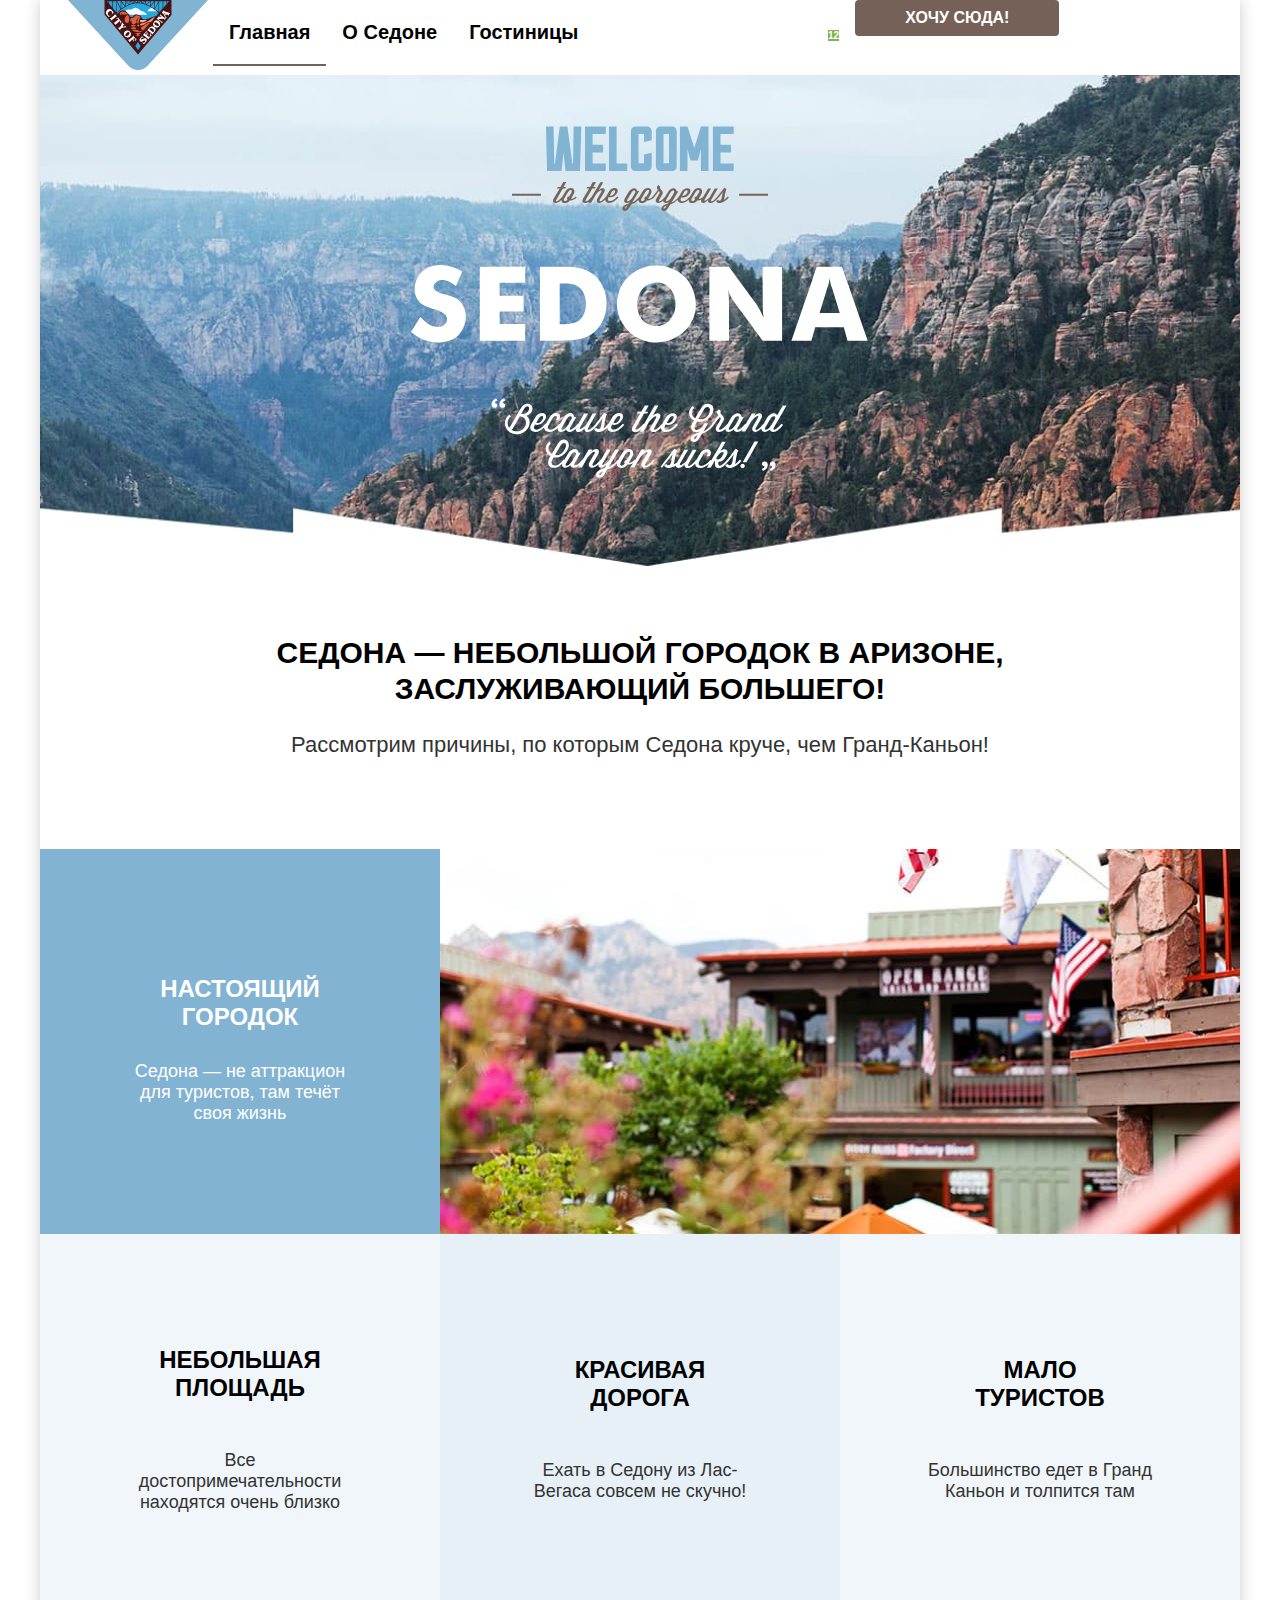
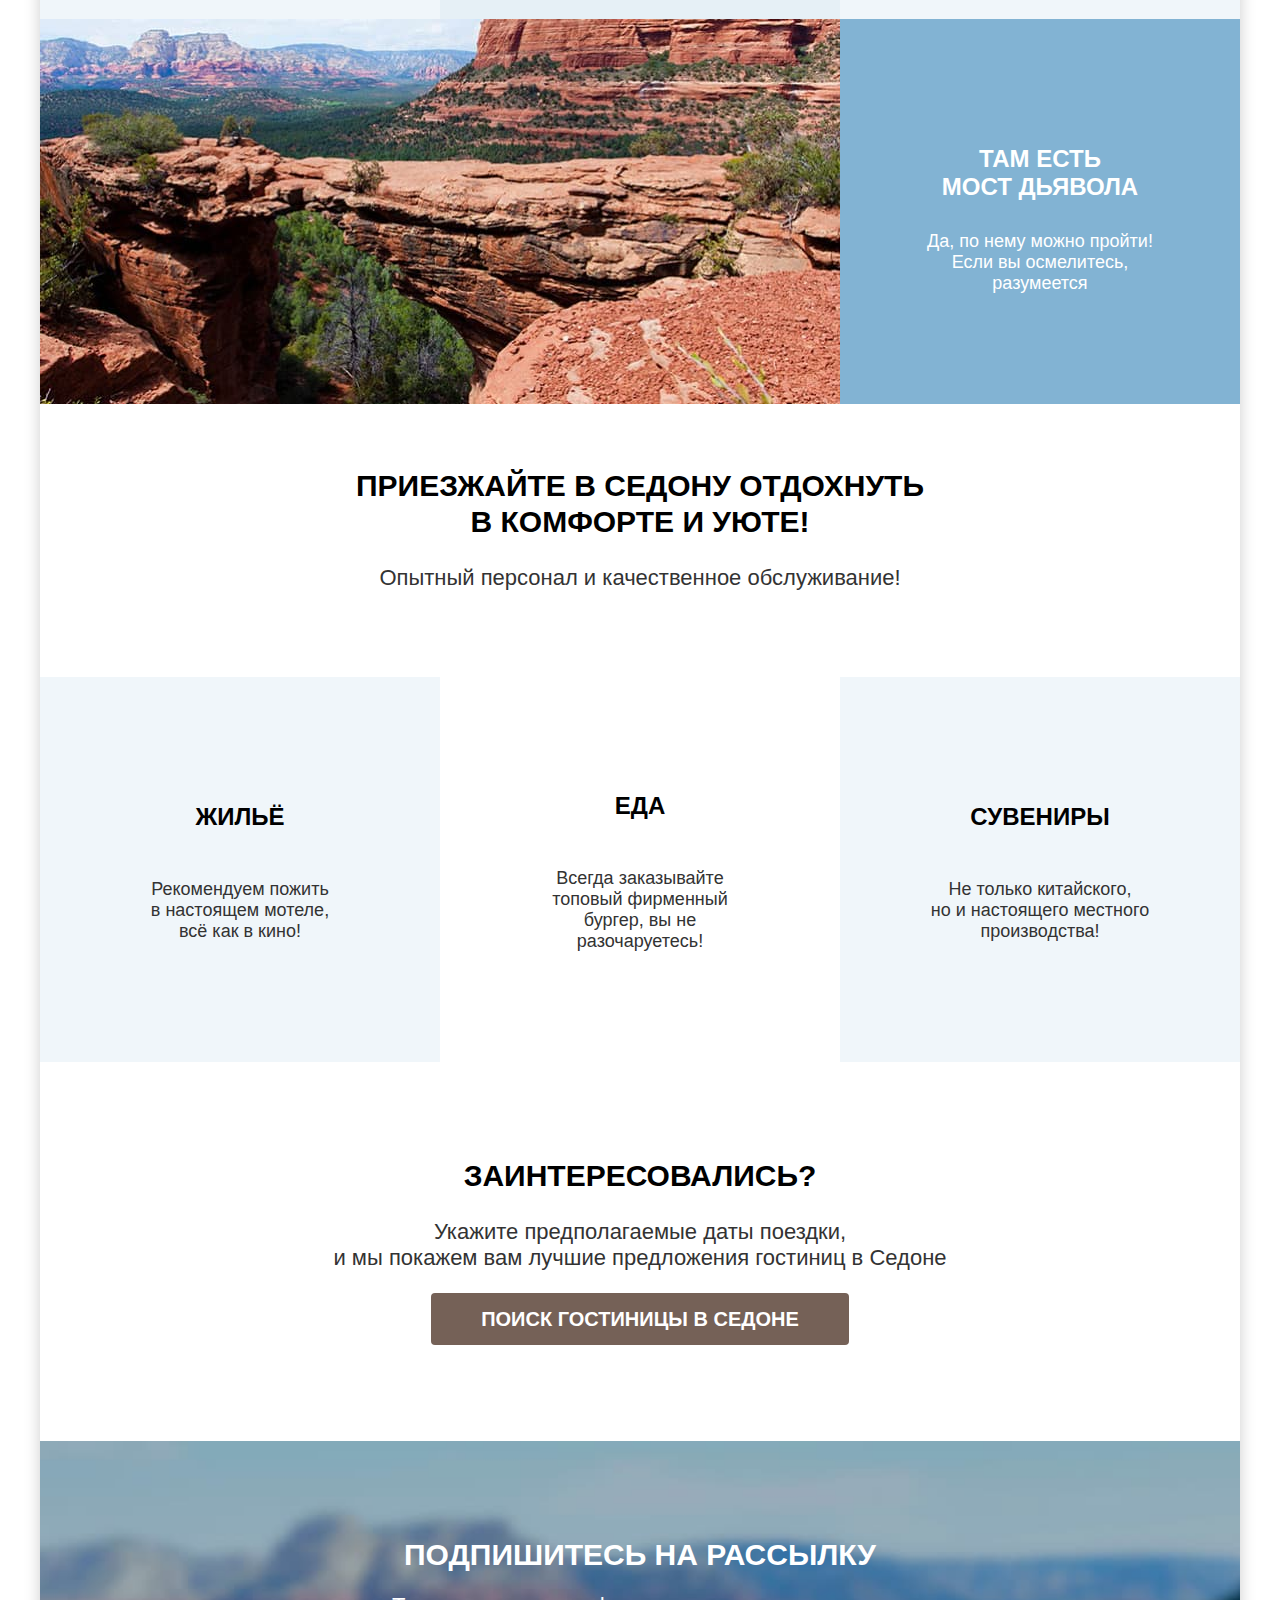
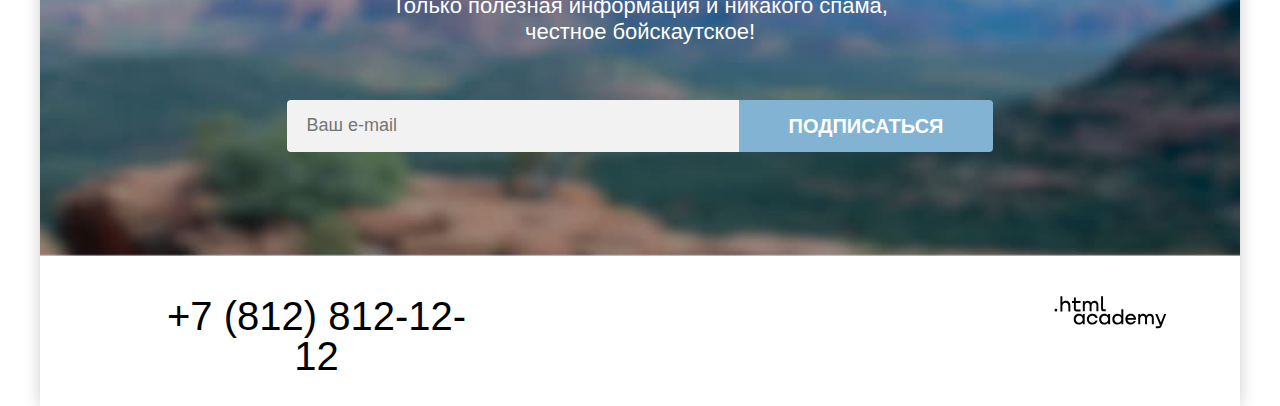
==== commit 1b3530b7: "Исправлен - боковые отступы subscription" ====
--- a/index.html
+++ b/index.html
@@ -54,7 +54,7 @@
           </section>
           <section class="advantages">
             <div class="advantages-general">
-              <h2 class="advantages-title">Седона — небольшой городок в Аризоне, заслуживающий большего!</h2>
+              <h2 class="advantages-title">Седона — небольшой городок в Аризоне,<br> заслуживающий большего!</h2>
               <p class="advantages-description">Рассмотрим причины, по которым Седона круче, чем Гранд-Каньон!</p>
             </div>
             <ul class="advantages-list">
@@ -70,17 +70,17 @@
                   <p class="advantages-item-description">Все достопримечательности находятся очень близко</p>
               </li>
               <li class="advantages-item darker-item">
-                <h3 class="advantages-item-title">Красивая дорога</h3>
+                <h3 class="advantages-item-title">Красивая<br> дорога</h3>
                   <p class="advantages-item-description">Ехать в Седону из Лас-Вегаса совсем не скучно!</p>
               </li>
               <li class="advantages-item">
-                  <h3 class="advantages-item-title">Мало туристов</h3>
+                  <h3 class="advantages-item-title">Мало<br> туристов</h3>
                   <p class="advantages-item-description">Большинство едет в Гранд Каньон и толпится там</p>
               </li>
               <li class="advantages-item-blue">
                 <img class="advantages-item-description-image" src="images/galery/bridge_of_devil.jpg" width="800" height="385" alt="Мост Дьявола">
                 <div class ="advanages-column-text">
-                  <h3 class="advantages-item-blue-title">Там есть мост дьявола</h3>
+                  <h3 class="advantages-item-blue-title">Там есть<br> мост дьявола</h3>
                   <p class="advantages-item-description">Да, по нему можно пройти! Если вы осмелитесь, разумеется</p>
                 </div>
               </li>
@@ -121,7 +121,7 @@
               <label class="vissually-hidden" for="subscription-email" hidden>Введите ваш e-mail</label>
               <input class="field-e-mail" type="email" name="subscription-email" placeholder="Ваш e-mail" id="subscription-email"
                 required>
-              <button class="button" type="submit">Подписаться</button>
+              <button class="button button-e-mail" type="submit">Подписаться</button>
             </form>
           </section>
 
--- a/styles/styles.css
+++ b/styles/styles.css
@@ -295,15 +295,22 @@
   background-image: url("../images/background_subscription.jpg");
   background-size: cover;
   background-repeat:no-repeat;
-  padding: 96px 258px 104px;
+  padding: 96px 70px 104px;
 }
 
 .subscription-title {
+  margin-top: 0;
+  margin-bottom: 20px;
   font-size: 30px;
   font-weight: 700;
   line-height: 36px;
   color:#FFFFFF;
   text-transform:uppercase;
+}
+
+.subscription-description {
+  margin-top: 0;
+  margin-bottom: 55px;
 }
 
 .inner{
@@ -680,6 +687,7 @@
 
 .subscription-catalog-form, .subscription-form {
   display: flex;
+  justify-content: center;
 }
 
 .subscription-catalog-title {
